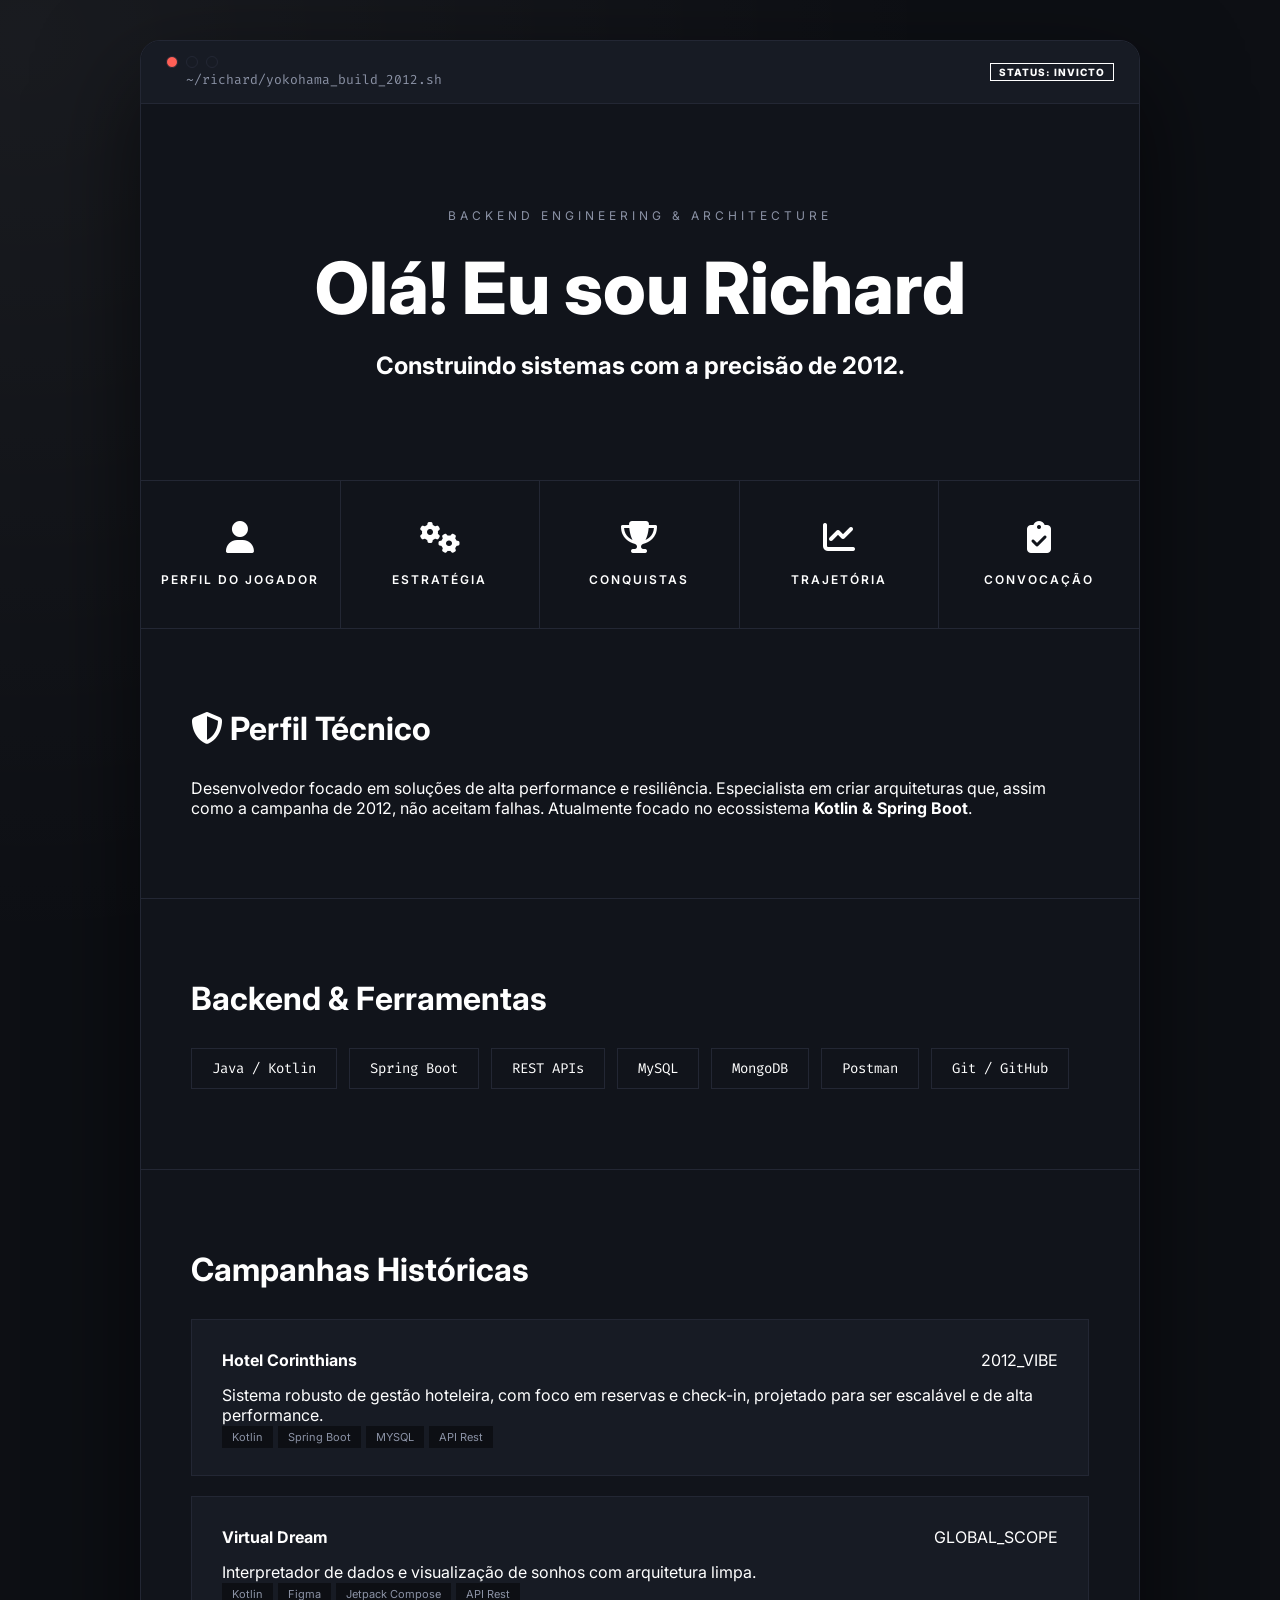
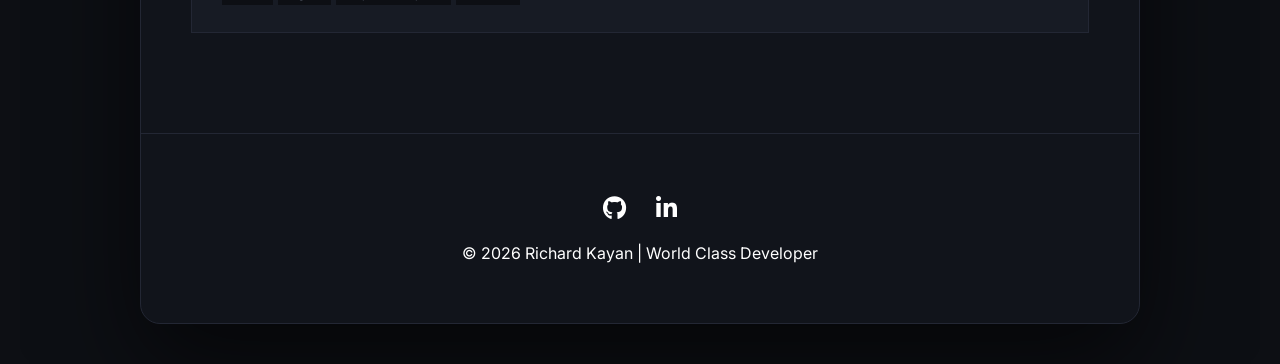
==== Index.html @ fdbeb6d9 "Adicionando novos links" ====
<!DOCTYPE html>
<html lang="pt-BR">
<head>
  <meta charset="UTF-8" />
  <meta name="viewport" content="width=device-width, initial-scale=1.0"/>
  <title>Richard Kayan | Invicto.dev</title>
  <link rel="stylesheet" href="https://cdnjs.cloudflare.com/ajax/libs/font-awesome/6.5.2/css/all.min.css" />
  <link rel="stylesheet" href="style.css" />
</head>
<body>

  <main class="container">
    <section class="window">
      
      <div class="top-bar">
        <div class="left">
          <div class="controls">
            <span class="dot close"></span>
            <span class="dot minimize"></span>
            <span class="dot expand"></span>
          </div>
          <span class="file-path">~/richard/yokohama_build_2012.sh</span>
        </div>
        <div class="status-badge">STATUS: INVICTO</div>
      </div>

      <section class="hero">
        <small>Backend Engineering & Architecture</small>
        <h1>Olá! Eu sou <span>Richard</span></h1>
        <h2>Construindo sistemas com a precisão de 2012.</h2>
      </section>

      <nav class="menu">

 <a href="assets/curriculo.pdf" class="menu-card" target="_blank">
  <i class="fa-solid fa-user"></i>
  <span>Perfil do Jogador</span>
</a>

<a href="#skills" class="menu-card">
  <i class="fa-solid fa-gears"></i>
  <span>Estratégia</span>
</a>

<a href="#projects" class="menu-card">
  <i class="fa-solid fa-trophy"></i>
  <span>Conquistas</span>
</a>

<a href="#experience" class="menu-card">
  <i class="fa-solid fa-chart-line"></i>
  <span>Trajetória</span>
</a>

<a href="https://wa.me/5511999999999" class="menu-card" target="_blank">
  <i class="fa-solid fa-clipboard-check"></i>
  <span>Convocação</span>
</a>
</nav>
      <section id="about" class="content-section">
        <h3><i class="fa-solid fa-shield-halved"></i> Perfil Técnico</h3>
        <p>
          Desenvolvedor focado em soluções de alta performance e resiliência. 
          Especialista em criar arquiteturas que, assim como a campanha de 2012, 
          não aceitam falhas. Atualmente focado no ecossistema <strong>Kotlin & Spring Boot</strong>.
        </p>
      </section>

      <section id="skills" class="content-section">
  <h3>Backend & Ferramentas</h3>

  <div class="skills-grid">
    <div class="skill">Java / Kotlin</div>
    <div class="skill">Spring Boot</div>
    <div class="skill">REST APIs</div>
    <div class="skill">MySQL</div>
    <div class="skill">MongoDB</div>
    <div class="skill">Postman</div>
    <div class="skill">Git / GitHub</div>
  </div>
</section>

      <section id="projects" class="content-section">
        <h3>Campanhas Históricas</h3>
        
        <div class="project-card">
          <div class="project-header">
            <h4>Hotel Corinthians</h4>
            <span class="year">2012_VIBE</span>
          </div>
          <p>Sistema robusto de gestão hoteleira, com foco em reservas e check-in, projetado para ser escalável e de alta performance.</p>
          <div class="project-tech">
           <span>Kotlin</span><span>Spring Boot</span><span>MYSQL</span><span>API Rest</span>
          </div>
        </div>

        <div class="project-card">
          <div class="project-header">
            <h4>Virtual Dream</h4>
            <span class="year">GLOBAL_SCOPE</span>
          </div>
          <p>Interpretador de dados e visualização de sonhos com arquitetura limpa.</p>
          <div class="project-tech">
            <span>Kotlin</span><span>Figma</span><span>Jetpack Compose</span><span>API Rest</span>
          </div>
        </div>
      </section>

      <footer>
  <div class="social-icons">
    <a href="https://github.com/Kayansouza" target="_blank" rel="noopener noreferrer">
      <i class="fa-brands fa-github"></i>
    </a>

    <a href="https://www.linkedin.com/in/richard-kayan" target="_blank" rel="noopener noreferrer">
      <i class="fa-brands fa-linkedin-in"></i>
    </a>
  </div>

  <p>© 2026 Richard Kayan | World Class Developer</p>
</footer>
    </section>
  </main>

</body>
</html>
---- style.css ----
@import url('https://fonts.googleapis.com/css2?family=Inter:wght@300;400;600;800&family=Fira+Code&display=swap');

:root {
  --bg-main: #0d0f14;
  --window-bg: #11141b;
  --top-bar: #171b24;
  --border: #232734;
  --accent-white: #ffffff;
  --gray-text: #8b92a5;
}

/* RESET */
* {
  margin: 0;
  padding: 0;
  box-sizing: border-box;
}

/* BODY */
body {
  background: var(--bg-main);
  color: var(--accent-white);
  font-family: 'Inter', sans-serif;
  display: flex;
  justify-content: center;
  padding: 40px 20px;

  background-image: radial-gradient(
    circle at 2% 2%,
    rgba(255,255,255,0.05) 0%,
    transparent 40%
  );
}

.container {
  width: 100%;
  max-width: 1000px;
}

/* WINDOW */
.window {
  background: var(--window-bg);
  border: 1px solid var(--border);
  border-radius: 20px;
  overflow: hidden;
  box-shadow: 0 40px 100px rgba(0,0,0,0.6);
}

/* TOP BAR */
.top-bar {
  background: var(--top-bar);
  padding: 15px 25px;
  display: flex;
  justify-content: space-between;
  align-items: center;
  border-bottom: 1px solid var(--border);
}

.controls {
  display: flex;
  gap: 8px;
}

.dot {
  width: 12px;
  height: 12px;
  border-radius: 50%;
  border: 1px solid var(--border);
}

.close {
  background: #ff5f56;
}

.file-path {
  font-family: 'Fira Code', monospace;
  font-size: 13px;
  color: var(--gray-text);
  margin-left: 20px;
}

.status-badge {
  font-size: 10px;
  font-weight: 800;
  border: 1px solid #fff;
  padding: 2px 8px;
  letter-spacing: 1px;
}

/* HERO */
.hero {
  padding: 100px 40px;
  text-align: center;
  border-bottom: 1px solid var(--border);
}

.hero small {
  color: var(--gray-text);
  text-transform: uppercase;
  letter-spacing: 4px;
  font-size: 12px;
}

.hero h1 {
  font-size: clamp(40px, 8vw, 72px);
  font-weight: 800;
  margin: 20px 0;
}

.hero h1 span {
  position: relative;
  display: inline-block;
}

.hero h1 span::after {
  content: '';
  position: absolute;
  bottom: 5px;
  left: 0;
  width: 100%;
  height: 8px;
  background: var(--accent-white);
  z-index: -1;
  opacity: 0.2;
}

/* MENU */
.menu {
  display: grid;
  grid-template-columns: repeat(auto-fit, minmax(150px, 1fr));
  border-bottom: 1px solid var(--border);
}

.menu-card {
  padding: 40px 20px;
  text-align: center;
  text-decoration: none;
  color: var(--accent-white);
  border-right: 1px solid var(--border);
  transition: 0.4s;
  position: relative;
  overflow: hidden;
}

.menu-card:last-child {
  border-right: none;
}

/* HOVER MODERNO */
.menu-card:hover {
  background: rgba(255,255,255,0.05);
  transform: translateY(-5px);
}

/* underline animation */
.menu-card::after {
  content: '';
  position: absolute;
  bottom: 0;
  left: 0;
  width: 0%;
  height: 2px;
  background: #fff;
  transition: 0.4s;
}

.menu-card:hover::after {
  width: 100%;
}

.menu-card i {
  font-size: 32px;
  margin-bottom: 15px;
  display: block;
}

.menu-card span {
  text-transform: uppercase;
  font-size: 12px;
  font-weight: 600;
  letter-spacing: 2px;
}

/* CONTENT */
.content-section {
  padding: 80px 50px;
  border-bottom: 1px solid var(--border);
}

.content-section h3 {
  font-size: 32px;
  margin-bottom: 30px;
}

/* SKILLS */
.skills-grid {
  display: flex;
  flex-wrap: wrap;
  gap: 12px;
}

.skill {
  padding: 10px 20px;
  border: 1px solid var(--border);
  font-family: 'Fira Code', monospace;
  font-size: 14px;
}

/* PROJECTS */
.project-card {
  background: #171b24;
  padding: 30px;
  border: 1px solid var(--border);
  margin-bottom: 20px;
  transition: 0.3s;
}

.project-card:hover {
  border-color: var(--accent-white);
  transform: scale(1.01);
}

.project-header {
  display: flex;
  justify-content: space-between;
  margin-bottom: 15px;
}

.project-tech span {
  font-size: 11px;
  background: var(--bg-main);
  padding: 4px 10px;
  margin-right: 5px;
  color: var(--gray-text);
}

/* FOOTER */
footer {
  padding: 60px;
  text-align: center;
}

.social-icons {
  display: flex;
  justify-content: center;
  gap: 30px;
  margin-bottom: 20px;
}

.social-icons a {
  color: var(--accent-white);
  font-size: 24px;
  transition: 0.3s;
}

.social-icons a:hover {
  opacity: 0.5;
}

/* RESPONSIVO */
@media (max-width: 768px) {
  .menu {
    grid-template-columns: 1fr 1fr;
  }

  .content-section {
    padding: 40px 20px;
  }
}
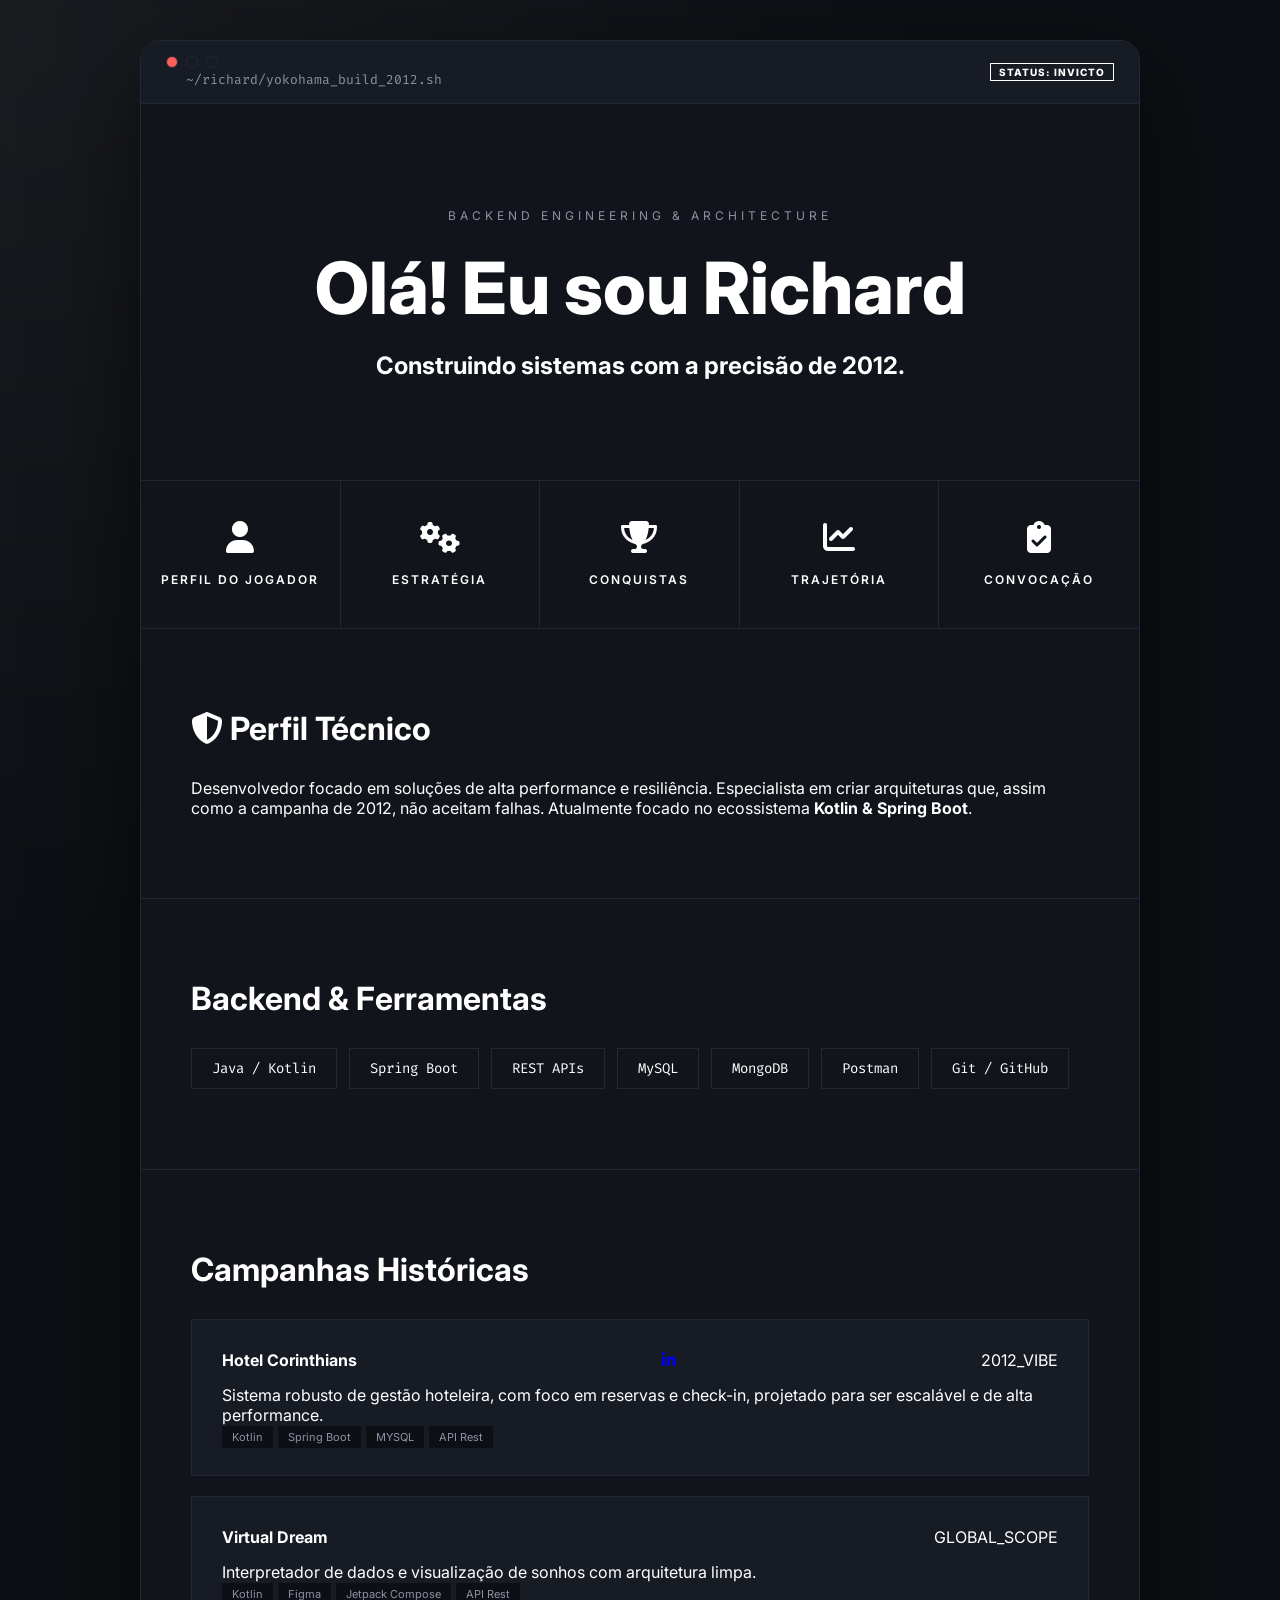
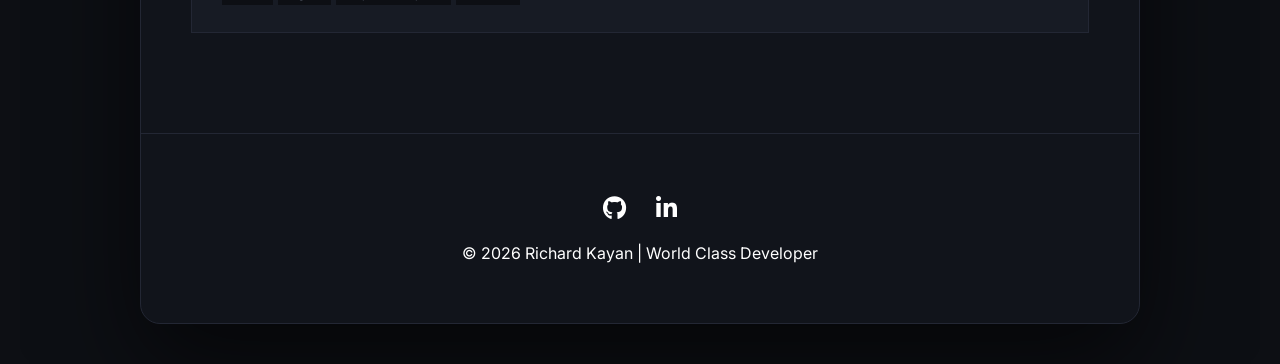
==== commit c34b9d49: "Link" ====
--- a/Index.html
+++ b/Index.html
@@ -86,6 +86,9 @@
         <div class="project-card">
           <div class="project-header">
             <h4>Hotel Corinthians</h4>
+            <a href="https://github.com/Kayansouza/Hotel_Corinthians" target="_blank" rel="noopener noreferrer">
+      <i class="fa-brands fa-linkedin-in"></i>
+    </a>
             <span class="year">2012_VIBE</span>
           </div>
           <p>Sistema robusto de gestão hoteleira, com foco em reservas e check-in, projetado para ser escalável e de alta performance.</p>
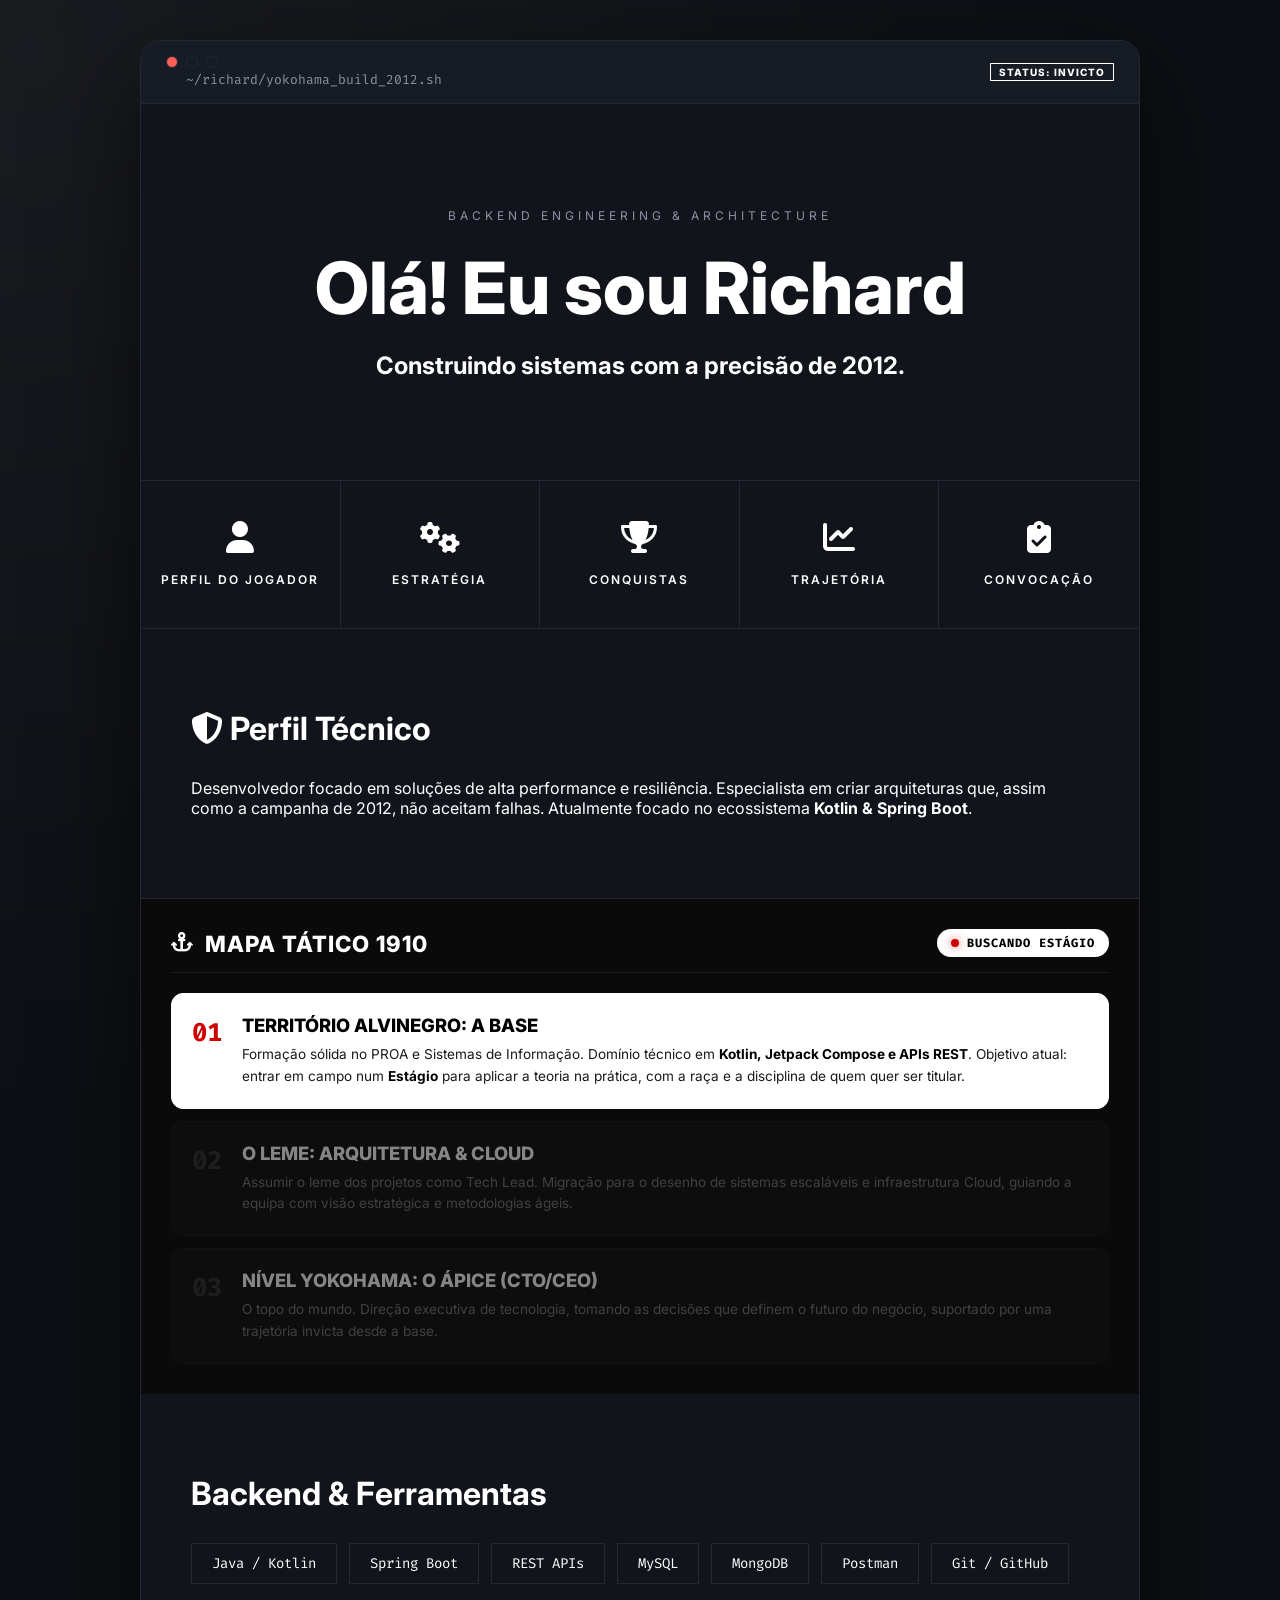
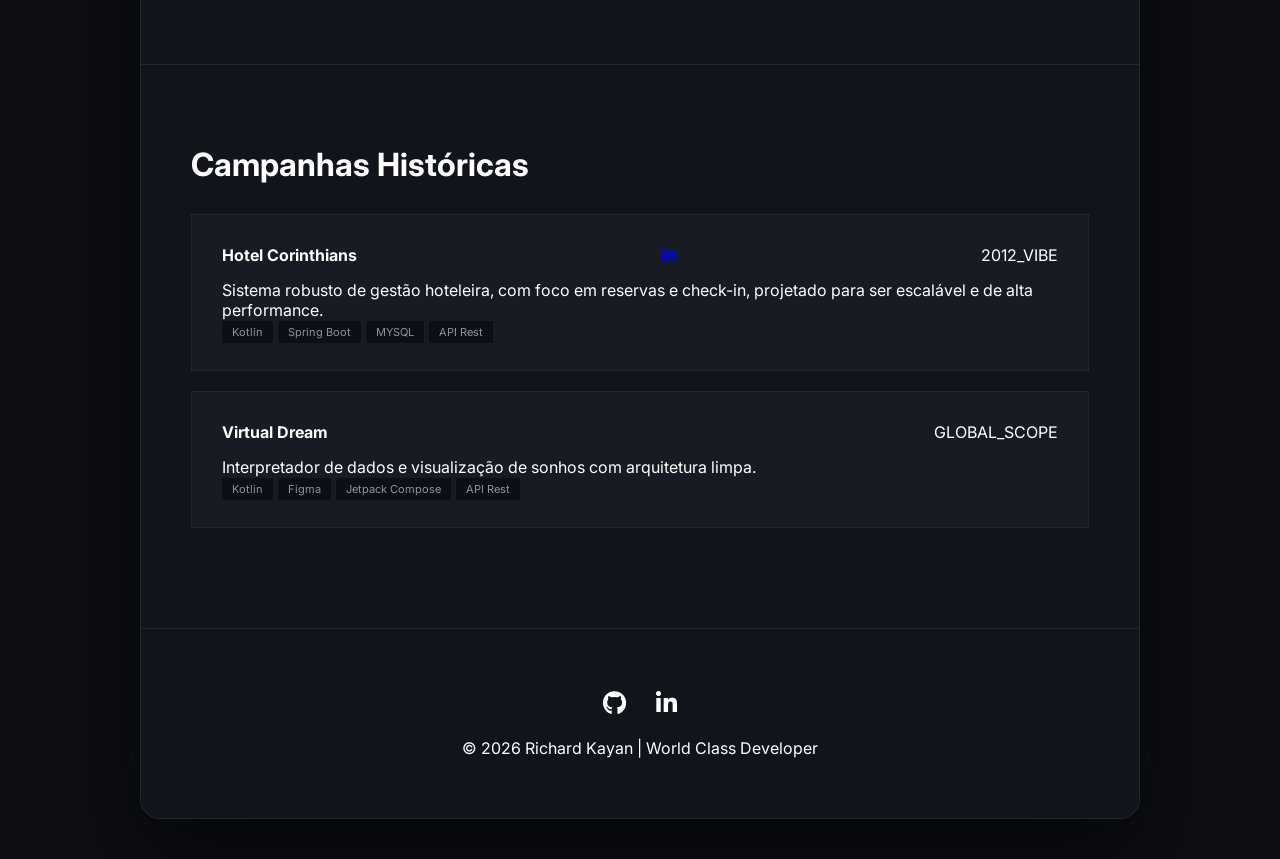
==== commit b9a96c59: "Loading my future" ====
--- a/Index.html
+++ b/Index.html
@@ -65,7 +65,46 @@
           não aceitam falhas. Atualmente focado no ecossistema <strong>Kotlin & Spring Boot</strong>.
         </p>
       </section>
+<section class="grid-item card-roadmap-timao">
+  
+  <div class="roadmap-header">
+    <div class="title-area">
+      <i class="fa-solid fa-anchor"></i>
+      <h3>Mapa Tático 1910</h3>
+    </div>
+    <div class="status-badge-fiel">
+      <span class="raca-dot"></span> BUSCANDO ESTÁGIO
+    </div>
+  </div>
 
+  <div class="roadmap-blocks">
+    
+    <div class="step-block active">
+      <div class="step-number">01</div>
+      <div class="step-info">
+        <h4>Território Alvinegro: A Base</h4>
+        <p>Formação sólida no PROA e Sistemas de Informação. Domínio técnico em <strong>Kotlin, Jetpack Compose e APIs REST</strong>. Objetivo atual: entrar em campo num <strong>Estágio</strong> para aplicar a teoria na prática, com a raça e a disciplina de quem quer ser titular.</p>
+      </div>
+    </div>
+
+    <div class="step-block">
+      <div class="step-number">02</div>
+      <div class="step-info">
+        <h4>O Leme: Arquitetura & Cloud</h4>
+        <p>Assumir o leme dos projetos como Tech Lead. Migração para o desenho de sistemas escaláveis e infraestrutura Cloud, guiando a equipa com visão estratégica e metodologias ágeis.</p>
+      </div>
+    </div>
+
+    <div class="step-block">
+      <div class="step-number">03</div>
+      <div class="step-info">
+        <h4>Nível Yokohama: O Ápice (CTO/CEO)</h4>
+        <p>O topo do mundo. Direção executiva de tecnologia, tomando as decisões que definem o futuro do negócio, suportado por uma trajetória invicta desde a base.</p>
+      </div>
+    </div>
+
+  </div>
+</section>
       <section id="skills" class="content-section">
   <h3>Backend & Ferramentas</h3>
 
--- a/style.css
+++ b/style.css
@@ -266,4 +266,156 @@
   .content-section {
     padding: 40px 20px;
   }
+}
+/* ========================================= */
+/* MAPA TÁTICO: IDENTIDADE TIMÃO             */
+/* ========================================= */
+
+.card-roadmap-timao {
+  grid-column: span 2;
+  grid-row: span 2;
+  display: flex;
+  flex-direction: column;
+  gap: 20px;
+  background: #0a0a0a; /* Preto mais profundo */
+  padding: 30px;
+}
+
+/* Cabeçalho do Card */
+.roadmap-header {
+  display: flex;
+  justify-content: space-between;
+  align-items: center;
+  border-bottom: 1px solid #1a1a1a;
+  padding-bottom: 15px;
+}
+
+.title-area {
+  display: flex;
+  align-items: center;
+  gap: 12px;
+  color: #ffffff;
+}
+
+.title-area i {
+  font-size: 1.2rem;
+  color: #ffffff;
+}
+
+.title-area h3 {
+  font-size: 1.4rem;
+  font-weight: 800;
+  margin: 0;
+  text-transform: uppercase;
+  letter-spacing: 1px;
+}
+
+/* Badge Fiel ao Código */
+.status-badge-fiel {
+  display: flex;
+  align-items: center;
+  gap: 8px;
+  font-family: 'Fira Code', monospace;
+  font-size: 0.75rem;
+  font-weight: 800;
+  background: #ffffff;
+  color: #000000;
+  padding: 6px 14px;
+  border-radius: 99px;
+  letter-spacing: 1px;
+}
+
+/* Ponto Vermelho de Destaque (Gaviões/Raça) */
+.raca-dot {
+  width: 8px;
+  height: 8px;
+  background-color: #cf0000;
+  border-radius: 50%;
+  box-shadow: 0 0 10px rgba(207, 0, 0, 0.6);
+  animation: heartbeat 1.5s infinite;
+}
+
+@keyframes heartbeat {
+  0%, 100% { transform: scale(1); opacity: 1; }
+  50% { transform: scale(1.3); opacity: 0.8; }
+}
+
+/* Blocos de Passos */
+.roadmap-blocks {
+  display: flex;
+  flex-direction: column;
+  gap: 12px;
+  flex-grow: 1;
+}
+
+.step-block {
+  display: flex;
+  gap: 20px;
+  background: #111111;
+  border: 1px solid #1a1a1a;
+  border-radius: 12px;
+  padding: 20px;
+  transition: all 0.3s ease;
+  opacity: 0.5;
+}
+
+.step-block:hover {
+  opacity: 1;
+  border-color: #333333;
+}
+
+/* Fase 1: Em Destaque (Onde a mágica acontece) */
+.step-block.active {
+  background: #ffffff;
+  color: #000000;
+  opacity: 1;
+  border-color: #ffffff;
+}
+
+.step-number {
+  font-family: 'Fira Code', monospace;
+  font-size: 1.6rem;
+  font-weight: 900;
+  color: #333333;
+  padding-top: 2px;
+}
+
+.step-block.active .step-number {
+  color: #cf0000; /* O número ganha o sangue no olho no passo atual */
+}
+
+.step-info h4 {
+  font-size: 1.15rem;
+  margin-bottom: 8px;
+  font-weight: 800;
+  text-transform: uppercase;
+}
+
+.step-info p {
+  font-size: 0.85rem;
+  line-height: 1.6;
+  color: #777777;
+}
+
+.step-block.active .step-info p {
+  color: #1a1a1a;
+}
+
+.step-block.active .step-info strong {
+  color: #000000;
+}
+
+@media (max-width: 600px) {
+  .card-roadmap-timao {
+    grid-column: span 1;
+  }
+  .roadmap-header {
+    flex-direction: column;
+    align-items: flex-start;
+    gap: 15px;
+  }
+  .step-block {
+    flex-direction: column;
+    gap: 10px;
+  }
 }
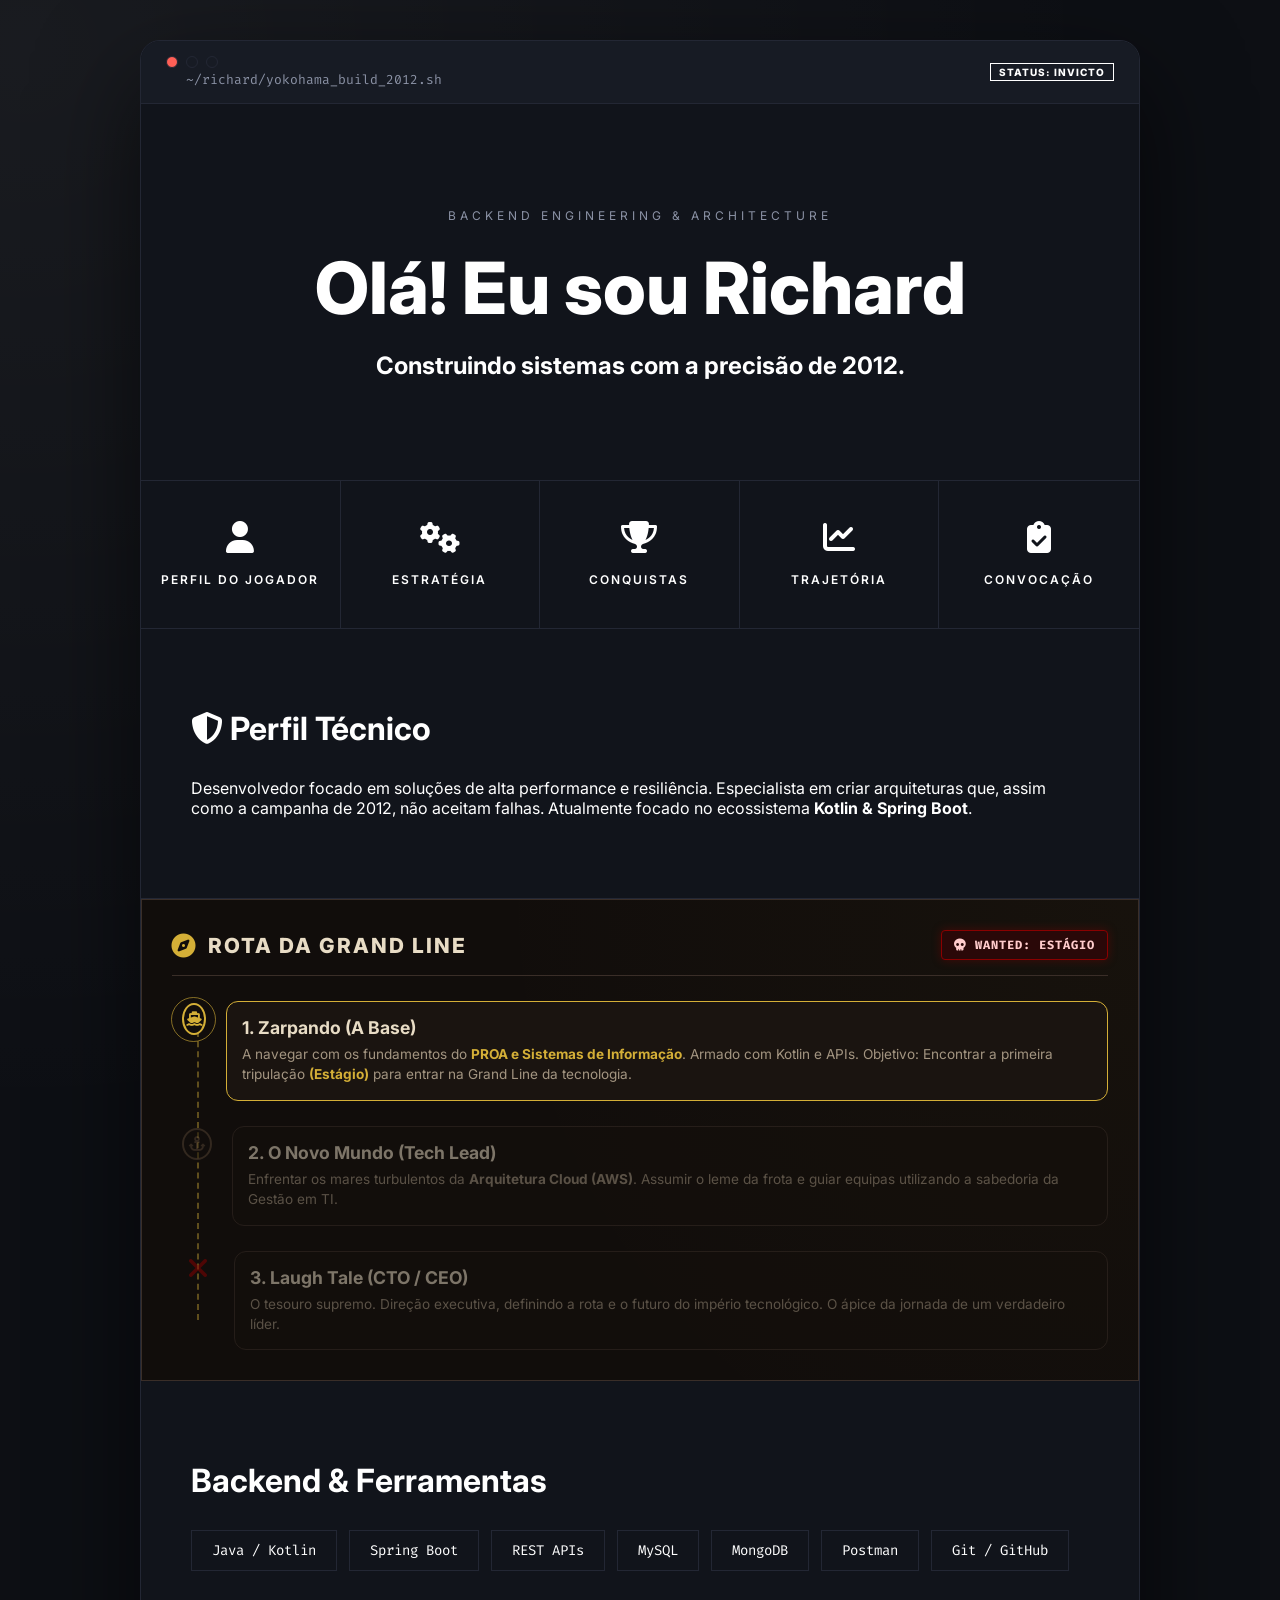
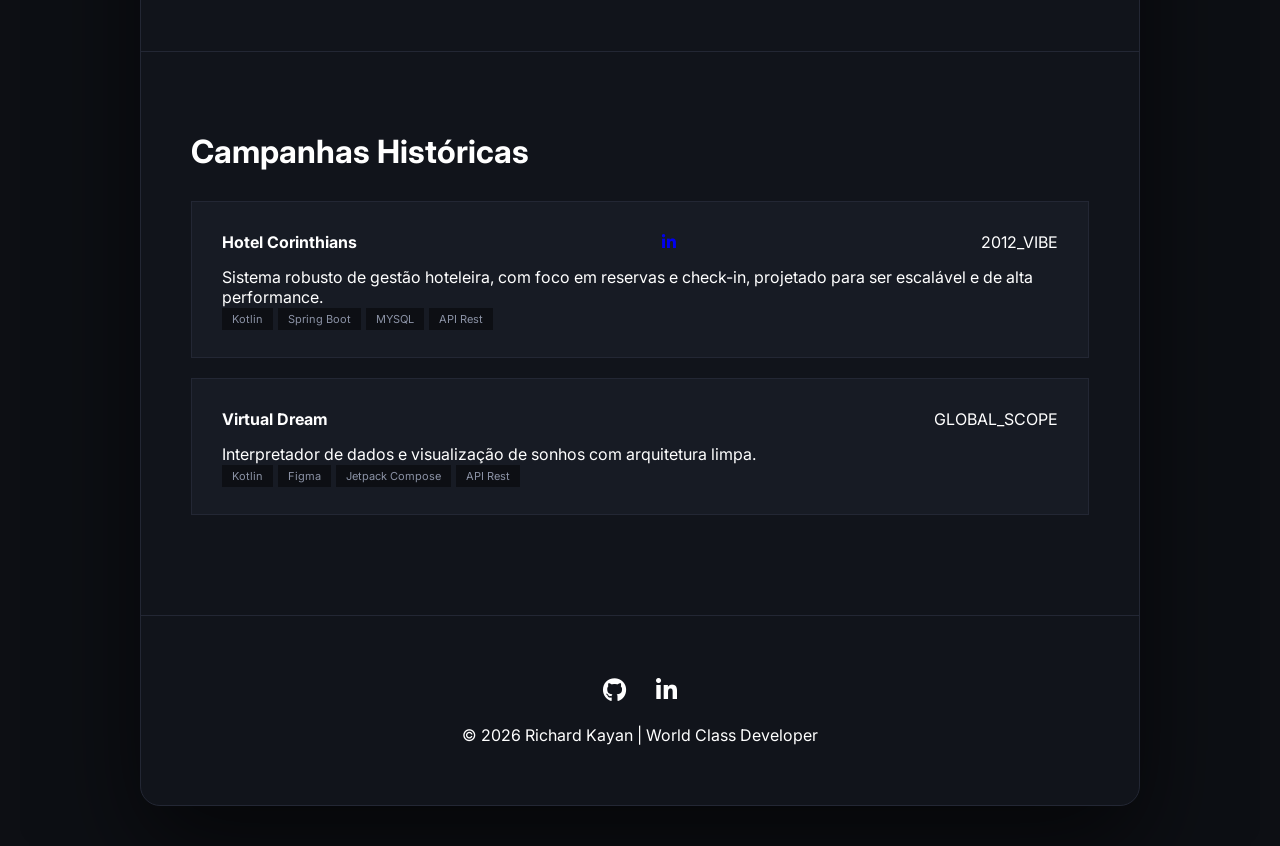
==== commit b63ee60b: "Grand line" ====
--- a/Index.html
+++ b/Index.html
@@ -65,41 +65,46 @@
           não aceitam falhas. Atualmente focado no ecossistema <strong>Kotlin & Spring Boot</strong>.
         </p>
       </section>
-<section class="grid-item card-roadmap-timao">
+<section class="grid-item card-op-roadmap">
   
-  <div class="roadmap-header">
-    <div class="title-area">
-      <i class="fa-solid fa-anchor"></i>
-      <h3>Mapa Tático 1910</h3>
+  <div class="op-header">
+    <div class="op-title">
+      <i class="fa-solid fa-compass"></i>
+      <h3>Rota da Grand Line</h3>
     </div>
-    <div class="status-badge-fiel">
-      <span class="raca-dot"></span> BUSCANDO ESTÁGIO
+    <div class="op-bounty-badge">
+      <i class="fa-solid fa-skull"></i> WANTED: ESTÁGIO
     </div>
   </div>
 
-  <div class="roadmap-blocks">
+  <div class="op-map-area">
     
-    <div class="step-block active">
-      <div class="step-number">01</div>
-      <div class="step-info">
-        <h4>Território Alvinegro: A Base</h4>
-        <p>Formação sólida no PROA e Sistemas de Informação. Domínio técnico em <strong>Kotlin, Jetpack Compose e APIs REST</strong>. Objetivo atual: entrar em campo num <strong>Estágio</strong> para aplicar a teoria na prática, com a raça e a disciplina de quem quer ser titular.</p>
+    <div class="op-dashed-path"></div>
+
+    <div class="op-island active">
+      <div class="island-marker">
+        <div class="pulse-gold"></div>
+        <i class="fa-solid fa-ship"></i>
+      </div>
+      <div class="island-info">
+        <h4>1. Zarpando (A Base)</h4>
+        <p>A navegar com os fundamentos do <strong>PROA e Sistemas de Informação</strong>. Armado com Kotlin e APIs. Objetivo: Encontrar a primeira tripulação <strong>(Estágio)</strong> para entrar na Grand Line da tecnologia.</p>
       </div>
     </div>
 
-    <div class="step-block">
-      <div class="step-number">02</div>
-      <div class="step-info">
-        <h4>O Leme: Arquitetura & Cloud</h4>
-        <p>Assumir o leme dos projetos como Tech Lead. Migração para o desenho de sistemas escaláveis e infraestrutura Cloud, guiando a equipa com visão estratégica e metodologias ágeis.</p>
+    <div class="op-island">
+      <div class="island-marker empty"><i class="fa-solid fa-anchor"></i></div>
+      <div class="island-info">
+        <h4>2. O Novo Mundo (Tech Lead)</h4>
+        <p>Enfrentar os mares turbulentos da <strong>Arquitetura Cloud (AWS)</strong>. Assumir o leme da frota e guiar equipas utilizando a sabedoria da Gestão em TI.</p>
       </div>
     </div>
 
-    <div class="step-block">
-      <div class="step-number">03</div>
-      <div class="step-info">
-        <h4>Nível Yokohama: O Ápice (CTO/CEO)</h4>
-        <p>O topo do mundo. Direção executiva de tecnologia, tomando as decisões que definem o futuro do negócio, suportado por uma trajetória invicta desde a base.</p>
+    <div class="op-island final">
+      <div class="island-marker treasure"><i class="fa-solid fa-xmark"></i></div>
+      <div class="island-info">
+        <h4>3. Laugh Tale (CTO / CEO)</h4>
+        <p>O tesouro supremo. Direção executiva, definindo a rota e o futuro do império tecnológico. O ápice da jornada de um verdadeiro líder.</p>
       </div>
     </div>
 
--- a/style.css
+++ b/style.css
@@ -268,154 +268,203 @@
   }
 }
 /* ========================================= */
-/* MAPA TÁTICO: IDENTIDADE TIMÃO             */
+/* MAPA DE CARREIRA: ONE PIECE THEME         */
 /* ========================================= */
 
-.card-roadmap-timao {
+.card-op-roadmap {
   grid-column: span 2;
   grid-row: span 2;
   display: flex;
   flex-direction: column;
-  gap: 20px;
-  background: #0a0a0a; /* Preto mais profundo */
+  background: #110d0b; /* Fundo escuro com tom subtil de madeira/pergaminho */
+  border: 1px solid #3a2e28;
   padding: 30px;
-}
-
-/* Cabeçalho do Card */
-.roadmap-header {
+  position: relative;
+  overflow: hidden;
+}
+
+/* Efeito de mapa antigo de fundo (Opcional) */
+.card-op-roadmap::after {
+  content: '';
+  position: absolute;
+  top: 0; left: 0; right: 0; bottom: 0;
+  background-image: radial-gradient(circle at top right, rgba(212, 175, 55, 0.03), transparent 60%);
+  pointer-events: none;
+}
+
+/* Cabeçalho - Log Pose */
+.op-header {
   display: flex;
   justify-content: space-between;
   align-items: center;
-  border-bottom: 1px solid #1a1a1a;
+  border-bottom: 1px solid #3a2e28;
   padding-bottom: 15px;
-}
-
-.title-area {
+  margin-bottom: 25px;
+  z-index: 2;
+}
+
+.op-title {
   display: flex;
   align-items: center;
   gap: 12px;
-  color: #ffffff;
-}
-
-.title-area i {
-  font-size: 1.2rem;
-  color: #ffffff;
-}
-
-.title-area h3 {
-  font-size: 1.4rem;
+}
+
+.op-title i {
+  color: #d4af37; /* Ouro antigo */
+  font-size: 1.5rem;
+}
+
+.op-title h3 {
+  color: #e8dcc5;
+  font-size: 1.3rem;
   font-weight: 800;
+  text-transform: uppercase;
+  letter-spacing: 2px;
   margin: 0;
-  text-transform: uppercase;
-  letter-spacing: 1px;
-}
-
-/* Badge Fiel ao Código */
-.status-badge-fiel {
+}
+
+/* Cartaz Wanted (Procura-se Estágio) */
+.op-bounty-badge {
   display: flex;
   align-items: center;
   gap: 8px;
+  background: #2a0808; /* Fundo vermelho escuro */
+  border: 1px solid #8b0000;
+  color: #ffcccc;
   font-family: 'Fira Code', monospace;
   font-size: 0.75rem;
   font-weight: 800;
-  background: #ffffff;
-  color: #000000;
-  padding: 6px 14px;
-  border-radius: 99px;
+  padding: 6px 12px;
+  border-radius: 4px;
   letter-spacing: 1px;
-}
-
-/* Ponto Vermelho de Destaque (Gaviões/Raça) */
-.raca-dot {
-  width: 8px;
-  height: 8px;
-  background-color: #cf0000;
+  box-shadow: 0 0 10px rgba(139, 0, 0, 0.4);
+  animation: wanted-pulse 2s infinite;
+}
+
+@keyframes wanted-pulse {
+  0%, 100% { transform: scale(1); }
+  50% { transform: scale(1.05); border-color: #ff0000; }
+}
+
+/* Área do Mapa do Tesouro */
+.op-map-area {
+  position: relative;
+  display: flex;
+  flex-direction: column;
+  gap: 25px;
+  padding-left: 10px;
+  z-index: 2;
+}
+
+/* O Caminho Tracejado (Rota no Mapa) */
+.op-dashed-path {
+  position: absolute;
+  left: 25px;
+  top: 20px;
+  bottom: 30px;
+  width: 2px;
+  border-left: 2px dashed rgba(212, 175, 55, 0.4); /* Linha tracejada dourada */
+  z-index: 1;
+}
+
+/* Ilhas (Passos da Carreira) */
+.op-island {
+  position: relative;
+  display: flex;
+  gap: 20px;
+  opacity: 0.5;
+  transition: all 0.3s ease;
+  z-index: 2;
+}
+
+.op-island.active {
+  opacity: 1;
+}
+
+.op-island:hover {
+  opacity: 1;
+  transform: translateX(5px);
+}
+
+/* Marcadores (Navio, Âncora, X) */
+.island-marker {
+  position: relative;
+  width: 32px;
+  height: 32px;
+  background: #110d0b;
+  border: 2px solid #d4af37;
   border-radius: 50%;
-  box-shadow: 0 0 10px rgba(207, 0, 0, 0.6);
-  animation: heartbeat 1.5s infinite;
-}
-
-@keyframes heartbeat {
-  0%, 100% { transform: scale(1); opacity: 1; }
-  50% { transform: scale(1.3); opacity: 0.8; }
-}
-
-/* Blocos de Passos */
-.roadmap-blocks {
-  display: flex;
-  flex-direction: column;
-  gap: 12px;
+  display: flex;
+  align-items: center;
+  justify-content: center;
+  color: #d4af37;
+  font-size: 0.9rem;
+  margin-top: 2px;
+}
+
+.island-marker.empty {
+  border-color: #554433;
+  color: #554433;
+}
+
+/* O 'X' marca o tesouro */
+.island-marker.treasure {
+  border: none;
+  background: transparent;
+  color: #8b0000; /* Vermelho sangue */
+  font-size: 1.8rem;
+}
+
+/* Efeito de Navio a navegar (Animação na fase atual) */
+.pulse-gold {
+  position: absolute;
+  width: 45px;
+  height: 45px;
+  border: 1px solid rgba(212, 175, 55, 0.6);
+  border-radius: 50%;
+  animation: sonar-gold 2s infinite;
+}
+
+@keyframes sonar-gold {
+  0% { transform: scale(0.8); opacity: 1; }
+  100% { transform: scale(1.5); opacity: 0; }
+}
+
+/* Textos da Viagem */
+.island-info {
+  background: rgba(20, 15, 12, 0.8);
+  border: 1px solid #3a2e28;
+  padding: 15px;
+  border-radius: 12px;
   flex-grow: 1;
-}
-
-.step-block {
-  display: flex;
-  gap: 20px;
-  background: #111111;
-  border: 1px solid #1a1a1a;
-  border-radius: 12px;
-  padding: 20px;
-  transition: all 0.3s ease;
-  opacity: 0.5;
-}
-
-.step-block:hover {
-  opacity: 1;
-  border-color: #333333;
-}
-
-/* Fase 1: Em Destaque (Onde a mágica acontece) */
-.step-block.active {
-  background: #ffffff;
-  color: #000000;
-  opacity: 1;
-  border-color: #ffffff;
-}
-
-.step-number {
-  font-family: 'Fira Code', monospace;
-  font-size: 1.6rem;
-  font-weight: 900;
-  color: #333333;
-  padding-top: 2px;
-}
-
-.step-block.active .step-number {
-  color: #cf0000; /* O número ganha o sangue no olho no passo atual */
-}
-
-.step-info h4 {
-  font-size: 1.15rem;
-  margin-bottom: 8px;
-  font-weight: 800;
-  text-transform: uppercase;
-}
-
-.step-info p {
+  transition: 0.3s;
+}
+
+.op-island.active .island-info {
+  border-color: #d4af37;
+  background: #1a1410;
+}
+
+.island-info h4 {
+  font-size: 1.1rem;
+  color: #e8dcc5;
+  margin-bottom: 6px;
+  font-weight: 700;
+}
+
+.island-info p {
   font-size: 0.85rem;
-  line-height: 1.6;
-  color: #777777;
-}
-
-.step-block.active .step-info p {
-  color: #1a1a1a;
-}
-
-.step-block.active .step-info strong {
-  color: #000000;
-}
-
+  color: #a39581;
+  line-height: 1.5;
+}
+
+.op-island.active .island-info p strong {
+  color: #d4af37;
+}
+
+/* Responsividade */
 @media (max-width: 600px) {
-  .card-roadmap-timao {
-    grid-column: span 1;
-  }
-  .roadmap-header {
-    flex-direction: column;
-    align-items: flex-start;
-    gap: 15px;
-  }
-  .step-block {
-    flex-direction: column;
-    gap: 10px;
-  }
+  .card-op-roadmap { grid-column: span 1; padding: 20px; }
+  .op-header { flex-direction: column; align-items: flex-start; gap: 15px; }
+  .op-dashed-path { left: 25px; }
 }
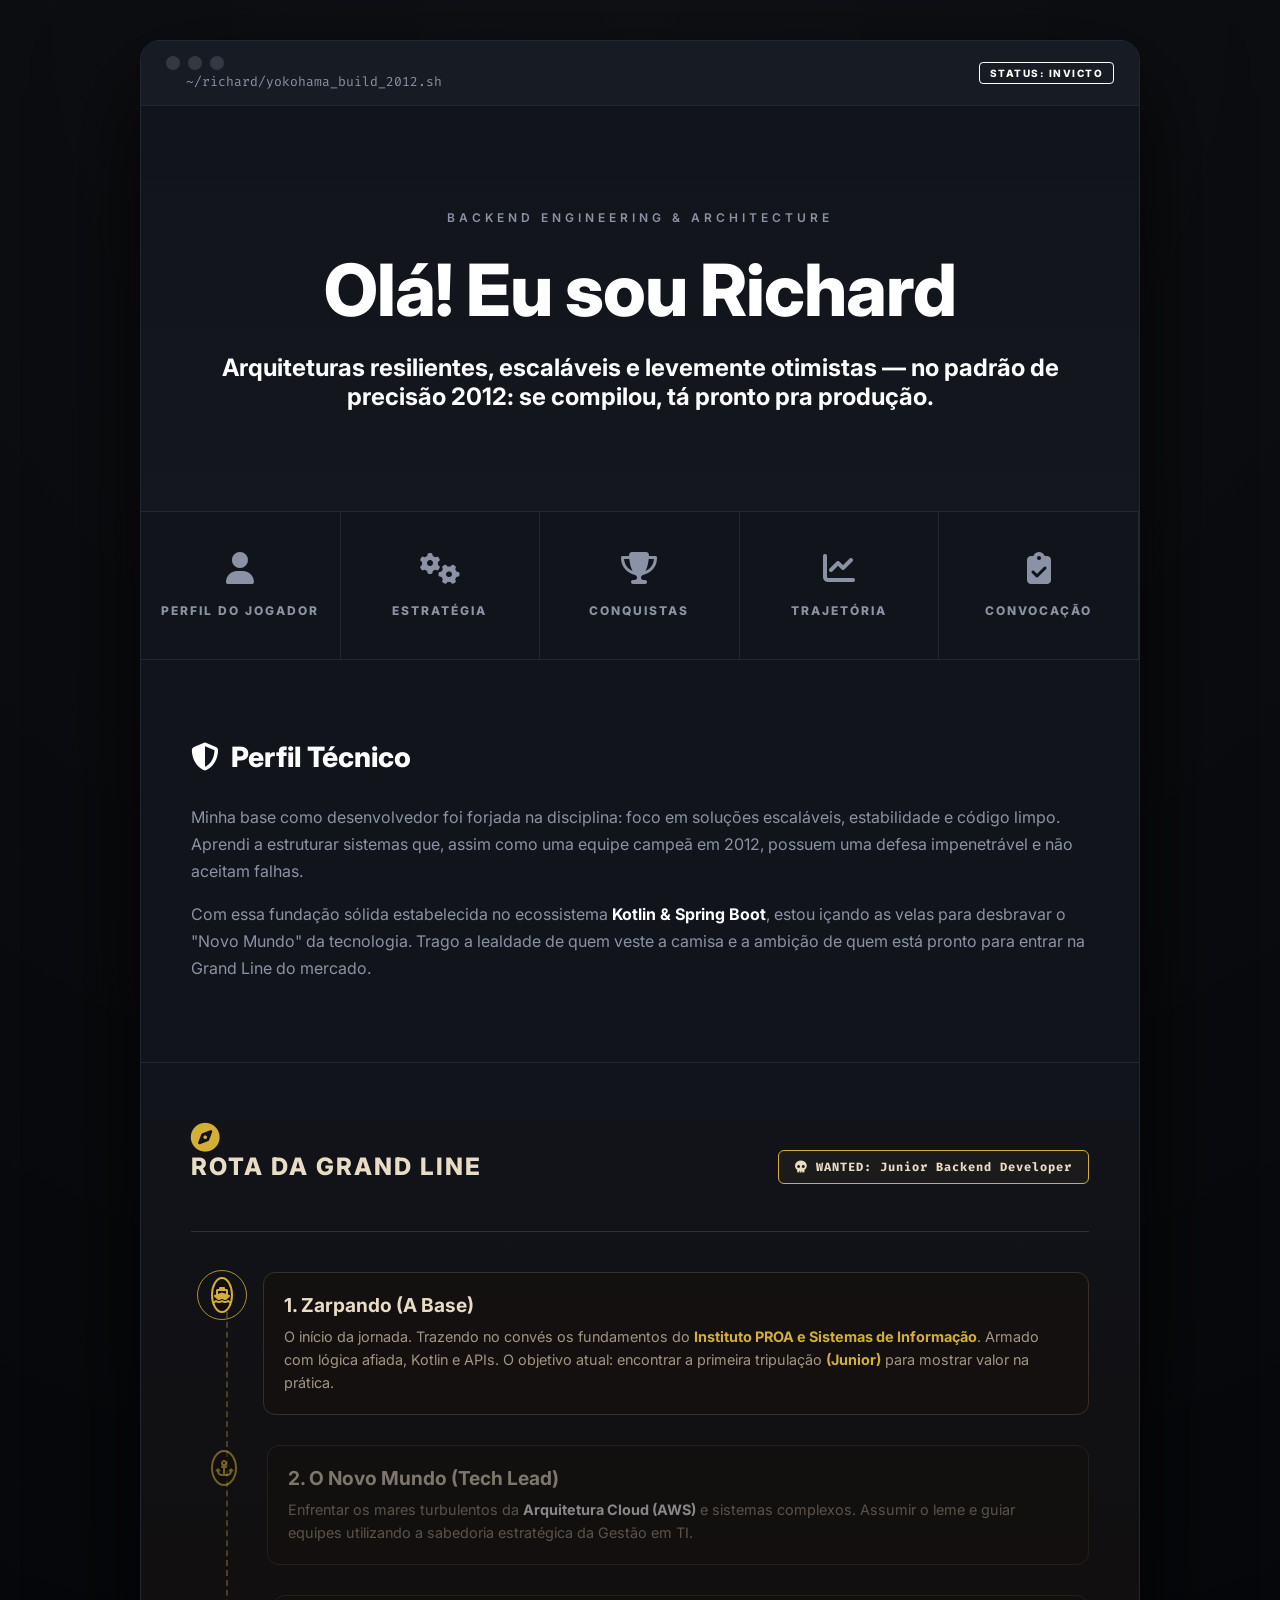
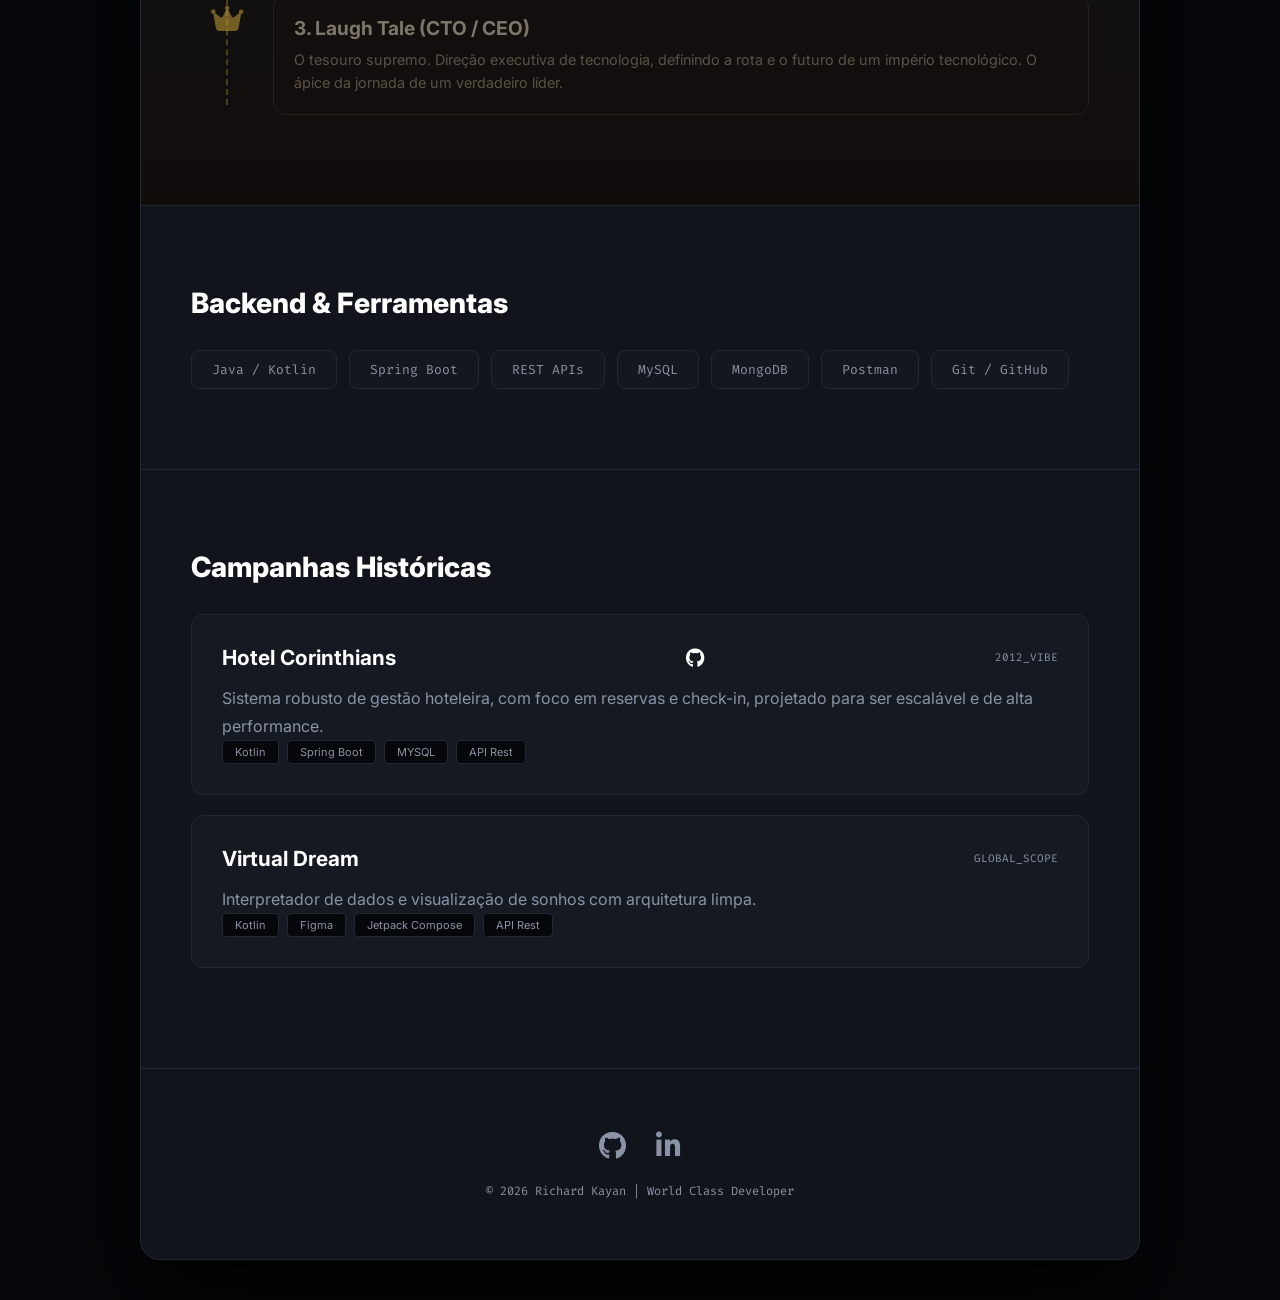
==== commit 6c24ca74: "navio pronto para zarpar rumo ao One Piece" ====
--- a/Index.html
+++ b/Index.html
@@ -27,102 +27,102 @@
       <section class="hero">
         <small>Backend Engineering & Architecture</small>
         <h1>Olá! Eu sou <span>Richard</span></h1>
-        <h2>Construindo sistemas com a precisão de 2012.</h2>
+        <h2>Arquiteturas resilientes, escaláveis e levemente otimistas — no padrão de precisão 2012: se compilou, tá pronto pra produção.</h2>
       </section>
 
       <nav class="menu">
+        <a href="assets/curriculo.pdf" class="menu-card" target="_blank">
+          <i class="fa-solid fa-user"></i>
+          <span>Perfil do Jogador</span>
+        </a>
+        <a href="#skills" class="menu-card">
+          <i class="fa-solid fa-gears"></i>
+          <span>Estratégia</span>
+        </a>
+        <a href="#projects" class="menu-card">
+          <i class="fa-solid fa-trophy"></i>
+          <span>Conquistas</span>
+        </a>
+        <a href="#experience" class="menu-card">
+          <i class="fa-solid fa-chart-line"></i>
+          <span>Trajetória</span>
+        </a>
+        <a href="https://wa.me/5511999999999" class="menu-card" target="_blank">
+          <i class="fa-solid fa-clipboard-check"></i>
+          <span>Convocação</span>
+        </a>
+      </nav>
 
- <a href="assets/curriculo.pdf" class="menu-card" target="_blank">
-  <i class="fa-solid fa-user"></i>
-  <span>Perfil do Jogador</span>
-</a>
-
-<a href="#skills" class="menu-card">
-  <i class="fa-solid fa-gears"></i>
-  <span>Estratégia</span>
-</a>
-
-<a href="#projects" class="menu-card">
-  <i class="fa-solid fa-trophy"></i>
-  <span>Conquistas</span>
-</a>
-
-<a href="#experience" class="menu-card">
-  <i class="fa-solid fa-chart-line"></i>
-  <span>Trajetória</span>
-</a>
-
-<a href="https://wa.me/5511999999999" class="menu-card" target="_blank">
-  <i class="fa-solid fa-clipboard-check"></i>
-  <span>Convocação</span>
-</a>
-</nav>
       <section id="about" class="content-section">
         <h3><i class="fa-solid fa-shield-halved"></i> Perfil Técnico</h3>
         <p>
-          Desenvolvedor focado em soluções de alta performance e resiliência. 
-          Especialista em criar arquiteturas que, assim como a campanha de 2012, 
-          não aceitam falhas. Atualmente focado no ecossistema <strong>Kotlin & Spring Boot</strong>.
+          Minha base como desenvolvedor foi forjada na disciplina: foco em soluções escaláveis, 
+          estabilidade e código limpo. Aprendi a estruturar sistemas que, assim como uma 
+          equipe campeã em 2012, possuem uma defesa impenetrável e não aceitam falhas. 
+        </p>
+        <p style="margin-top: 15px;">
+          Com essa fundação sólida estabelecida no ecossistema <strong>Kotlin & Spring Boot</strong>, 
+          estou içando as velas para desbravar o "Novo Mundo" da tecnologia. Trago a lealdade 
+          de quem veste a camisa e a ambição de quem está pronto para entrar na Grand Line do mercado.
         </p>
       </section>
-<section class="grid-item card-op-roadmap">
-  
-  <div class="op-header">
-    <div class="op-title">
-      <i class="fa-solid fa-compass"></i>
-      <h3>Rota da Grand Line</h3>
-    </div>
-    <div class="op-bounty-badge">
-      <i class="fa-solid fa-skull"></i> WANTED: ESTÁGIO
-    </div>
-  </div>
 
-  <div class="op-map-area">
-    
-    <div class="op-dashed-path"></div>
+      <section class="grid-item card-op-roadmap content-section" style="border-bottom: 1px solid #232734;">
+        <div class="op-header">
+          <div class="op-title">
+            <i class="fa-solid fa-compass"></i>
+            <h3>Rota da Grand Line</h3>
+          </div>
+          <div class="op-bounty-badge">
+            <i class="fa-solid fa-skull"></i> WANTED: Junior Backend Developer
+          </div>
+        </div>
 
-    <div class="op-island active">
-      <div class="island-marker">
-        <div class="pulse-gold"></div>
-        <i class="fa-solid fa-ship"></i>
-      </div>
+        <div class="op-map-area">
+          <div class="op-dashed-path"></div>
+
+          <div class="op-island active">
+            <div class="island-marker">
+              <div class="pulse-gold"></div>
+              <i class="fa-solid fa-ship"></i>
+            </div>
+            <div class="island-info">
+              <h4>1. Zarpando (A Base)</h4>
+              <p>O início da jornada. Trazendo no convés os fundamentos do <strong>Instituto PROA e Sistemas de Informação</strong>. Armado com lógica afiada, Kotlin e APIs. O objetivo atual: encontrar a primeira tripulação <strong>(Junior)</strong> para mostrar valor na prática.</p>
+            </div>
+          </div>
+
+          <div class="op-island">
+            <div class="island-marker empty"><i class="fa-solid fa-anchor"></i></div>
+            <div class="island-info">
+              <h4>2. O Novo Mundo (Tech Lead)</h4>
+              <p>Enfrentar os mares turbulentos da <strong>Arquitetura Cloud (AWS)</strong> e sistemas complexos. Assumir o leme e guiar equipes utilizando a sabedoria estratégica da Gestão em TI.</p>
+            </div>
+          </div>
+
+          <div class="op-island final">
+      <div class="island-marker treasure"><i class="fa-solid fa-crown"></i></div>
       <div class="island-info">
-        <h4>1. Zarpando (A Base)</h4>
-        <p>A navegar com os fundamentos do <strong>PROA e Sistemas de Informação</strong>. Armado com Kotlin e APIs. Objetivo: Encontrar a primeira tripulação <strong>(Estágio)</strong> para entrar na Grand Line da tecnologia.</p>
+        <h4>3. Laugh Tale (CTO / CEO)</h4>
+        <p>O tesouro supremo. Direção executiva de tecnologia, definindo a rota e o futuro de um império tecnológico. O ápice da jornada de um verdadeiro líder.</p>
       </div>
     </div>
 
-    <div class="op-island">
-      <div class="island-marker empty"><i class="fa-solid fa-anchor"></i></div>
-      <div class="island-info">
-        <h4>2. O Novo Mundo (Tech Lead)</h4>
-        <p>Enfrentar os mares turbulentos da <strong>Arquitetura Cloud (AWS)</strong>. Assumir o leme da frota e guiar equipas utilizando a sabedoria da Gestão em TI.</p>
-      </div>
-    </div>
+        </div>
+      </section>
 
-    <div class="op-island final">
-      <div class="island-marker treasure"><i class="fa-solid fa-xmark"></i></div>
-      <div class="island-info">
-        <h4>3. Laugh Tale (CTO / CEO)</h4>
-        <p>O tesouro supremo. Direção executiva, definindo a rota e o futuro do império tecnológico. O ápice da jornada de um verdadeiro líder.</p>
-      </div>
-    </div>
-
-  </div>
-</section>
       <section id="skills" class="content-section">
-  <h3>Backend & Ferramentas</h3>
-
-  <div class="skills-grid">
-    <div class="skill">Java / Kotlin</div>
-    <div class="skill">Spring Boot</div>
-    <div class="skill">REST APIs</div>
-    <div class="skill">MySQL</div>
-    <div class="skill">MongoDB</div>
-    <div class="skill">Postman</div>
-    <div class="skill">Git / GitHub</div>
-  </div>
-</section>
+        <h3>Backend & Ferramentas</h3>
+        <div class="skills-grid">
+          <div class="skill">Java / Kotlin</div>
+          <div class="skill">Spring Boot</div>
+          <div class="skill">REST APIs</div>
+          <div class="skill">MySQL</div>
+          <div class="skill">MongoDB</div>
+          <div class="skill">Postman</div>
+          <div class="skill">Git / GitHub</div>
+        </div>
+      </section>
 
       <section id="projects" class="content-section">
         <h3>Campanhas Históricas</h3>
@@ -130,14 +130,14 @@
         <div class="project-card">
           <div class="project-header">
             <h4>Hotel Corinthians</h4>
-            <a href="https://github.com/Kayansouza/Hotel_Corinthians" target="_blank" rel="noopener noreferrer">
-      <i class="fa-brands fa-linkedin-in"></i>
-    </a>
+            <a href="https://github.com/Kayansouza/Hotel_Corinthians" target="_blank" rel="noopener noreferrer" style="color: #ffffff;">
+              <i class="fa-brands fa-github"></i>
+            </a>
             <span class="year">2012_VIBE</span>
           </div>
           <p>Sistema robusto de gestão hoteleira, com foco em reservas e check-in, projetado para ser escalável e de alta performance.</p>
           <div class="project-tech">
-           <span>Kotlin</span><span>Spring Boot</span><span>MYSQL</span><span>API Rest</span>
+            <span>Kotlin</span><span>Spring Boot</span><span>MYSQL</span><span>API Rest</span>
           </div>
         </div>
 
@@ -154,18 +154,16 @@
       </section>
 
       <footer>
-  <div class="social-icons">
-    <a href="https://github.com/Kayansouza" target="_blank" rel="noopener noreferrer">
-      <i class="fa-brands fa-github"></i>
-    </a>
-
-    <a href="https://www.linkedin.com/in/richard-kayan" target="_blank" rel="noopener noreferrer">
-      <i class="fa-brands fa-linkedin-in"></i>
-    </a>
-  </div>
-
-  <p>© 2026 Richard Kayan | World Class Developer</p>
-</footer>
+        <div class="social-icons">
+          <a href="https://github.com/Kayansouza" target="_blank" rel="noopener noreferrer">
+            <i class="fa-brands fa-github"></i>
+          </a>
+          <a href="https://www.linkedin.com/in/richard-kayan" target="_blank" rel="noopener noreferrer">
+            <i class="fa-brands fa-linkedin-in"></i>
+          </a>
+        </div>
+        <p>© 2026 Richard Kayan | World Class Developer</p>
+      </footer>
     </section>
   </main>
 
--- a/style.css
+++ b/style.css
@@ -1,22 +1,39 @@
-@import url('https://fonts.googleapis.com/css2?family=Inter:wght@300;400;600;800&family=Fira+Code&display=swap');
+/* ========================================= */
+/* FONTES E VARIÁVEIS GLOBAIS                */
+/* ========================================= */
+@import url('https://fonts.googleapis.com/css2?family=Inter:wght@300;400;600;800&family=Fira+Code:wght@400;600&display=swap');
 
 :root {
-  --bg-main: #0d0f14;
+  /* Identidade 2012 (Alvinegro Técnico) */
+  --bg-main: #06070a;
   --window-bg: #11141b;
   --top-bar: #171b24;
   --border: #232734;
   --accent-white: #ffffff;
   --gray-text: #8b92a5;
-}
-
-/* RESET */
-* {
-  margin: 0;
-  padding: 0;
-  box-sizing: border-box;
-}
-
-/* BODY */
+  
+  /* Identidade One Piece (O Ápice) */
+  --op-gold: #d4af37;
+  --op-dark: #110d0b;
+  --op-blood: #8b0000;
+  
+  /* Animações Premium */
+  --transition-fast: all 0.2s ease;
+  --transition-smooth: all 0.4s cubic-bezier(0.23, 1, 0.32, 1);
+  --glow-white: 0 0 20px rgba(255, 255, 255, 0.15);
+  --glow-gold: 0 0 25px rgba(212, 175, 55, 0.4);
+}
+
+/* ========================================= */
+/* RESET E SCROLL                            */
+/* ========================================= */
+* { margin: 0; padding: 0; box-sizing: border-box; }
+html { scroll-behavior: smooth; }
+
+/* Seleção de texto personalizada */
+::selection { background: var(--accent-white); color: var(--bg-main); }
+
+/* BODY COM FUNDO INTERATIVO */
 body {
   background: var(--bg-main);
   color: var(--accent-white);
@@ -24,29 +41,29 @@
   display: flex;
   justify-content: center;
   padding: 40px 20px;
-
-  background-image: radial-gradient(
-    circle at 2% 2%,
-    rgba(255,255,255,0.05) 0%,
-    transparent 40%
-  );
-}
-
-.container {
-  width: 100%;
-  max-width: 1000px;
-}
-
-/* WINDOW */
+  background-image: radial-gradient(circle at 50% 0%, rgba(255,255,255,0.04) 0%, transparent 60%);
+}
+
+.container { width: 100%; max-width: 1000px; perspective: 1000px; }
+
+/* ========================================= */
+/* JANELA PRINCIPAL (EFEITO 3D SUTIL)        */
+/* ========================================= */
 .window {
   background: var(--window-bg);
   border: 1px solid var(--border);
   border-radius: 20px;
   overflow: hidden;
-  box-shadow: 0 40px 100px rgba(0,0,0,0.6);
-}
-
-/* TOP BAR */
+  box-shadow: 0 40px 100px rgba(0,0,0,0.8);
+  transition: var(--transition-smooth);
+}
+.window:hover {
+  box-shadow: 0 50px 120px rgba(0,0,0,0.9), 0 0 30px rgba(255,255,255,0.02);
+}
+
+/* ========================================= */
+/* TOP BAR E CONTROLES (ESTILO TERMINAL)     */
+/* ========================================= */
 .top-bar {
   background: var(--top-bar);
   padding: 15px 25px;
@@ -56,42 +73,54 @@
   border-bottom: 1px solid var(--border);
 }
 
-.controls {
-  display: flex;
-  gap: 8px;
-}
-
-.dot {
-  width: 12px;
-  height: 12px;
-  border-radius: 50%;
-  border: 1px solid var(--border);
-}
-
-.close {
-  background: #ff5f56;
-}
+.controls { display: flex; gap: 8px; cursor: pointer; }
+.dot { 
+  width: 14px; height: 14px; border-radius: 50%; 
+  border: 1px solid transparent; 
+  background: #333842;
+  transition: var(--transition-fast); 
+}
+.controls:hover .close { background: #ff5f56; box-shadow: 0 0 10px #ff5f56; }
+.controls:hover .minimize { background: #ffbd2e; box-shadow: 0 0 10px #ffbd2e; }
+.controls:hover .expand { background: #27c93f; box-shadow: 0 0 10px #27c93f; }
 
 .file-path {
   font-family: 'Fira Code', monospace;
   font-size: 13px;
   color: var(--gray-text);
   margin-left: 20px;
-}
+  transition: var(--transition-fast);
+}
+.file-path:hover { color: var(--accent-white); text-shadow: var(--glow-white); }
 
 .status-badge {
   font-size: 10px;
   font-weight: 800;
-  border: 1px solid #fff;
-  padding: 2px 8px;
-  letter-spacing: 1px;
-}
-
-/* HERO */
+  border: 1px solid var(--accent-white);
+  padding: 4px 10px;
+  letter-spacing: 1.5px;
+  border-radius: 4px;
+  background: transparent;
+  color: var(--accent-white);
+  transition: var(--transition-smooth);
+  cursor: default;
+}
+.status-badge:hover {
+  background: var(--accent-white);
+  color: var(--bg-main);
+  box-shadow: var(--glow-white);
+  transform: scale(1.05);
+}
+
+/* ========================================= */
+/* HERO (ANIMAÇÕES DE TEXTO)                 */
+/* ========================================= */
 .hero {
   padding: 100px 40px;
   text-align: center;
   border-bottom: 1px solid var(--border);
+  background: linear-gradient(to bottom, transparent, rgba(255,255,255,0.01));
+  position: relative;
 }
 
 .hero small {
@@ -99,32 +128,32 @@
   text-transform: uppercase;
   letter-spacing: 4px;
   font-size: 12px;
-}
+  font-weight: 600;
+  display: inline-block;
+  transition: var(--transition-fast);
+}
+.hero small:hover { color: var(--accent-white); letter-spacing: 6px; }
 
 .hero h1 {
   font-size: clamp(40px, 8vw, 72px);
   font-weight: 800;
   margin: 20px 0;
-}
-
-.hero h1 span {
-  position: relative;
-  display: inline-block;
-}
-
+  letter-spacing: -1px;
+  transition: var(--transition-smooth);
+}
+.hero h1:hover { text-shadow: 0 0 40px rgba(255,255,255,0.2); }
+
+.hero h1 span { position: relative; display: inline-block; cursor: crosshair; }
 .hero h1 span::after {
-  content: '';
-  position: absolute;
-  bottom: 5px;
-  left: 0;
-  width: 100%;
-  height: 8px;
-  background: var(--accent-white);
-  z-index: -1;
-  opacity: 0.2;
-}
-
-/* MENU */
+  content: ''; position: absolute; bottom: 8px; left: 0;
+  width: 0%; height: 6px; background: var(--accent-white);
+  z-index: -1; transition: width 0.6s cubic-bezier(0.25, 1, 0.5, 1);
+}
+.hero h1 span:hover::after { width: 100%; box-shadow: var(--glow-white); }
+
+/* ========================================= */
+/* MENU (INTERATIVIDADE MÁXIMA)              */
+/* ========================================= */
 .menu {
   display: grid;
   grid-template-columns: repeat(auto-fit, minmax(150px, 1fr));
@@ -135,336 +164,198 @@
   padding: 40px 20px;
   text-align: center;
   text-decoration: none;
-  color: var(--accent-white);
+  color: var(--gray-text);
   border-right: 1px solid var(--border);
-  transition: 0.4s;
+  transition: var(--transition-smooth);
   position: relative;
   overflow: hidden;
-}
-
-.menu-card:last-child {
-  border-right: none;
-}
-
-/* HOVER MODERNO */
-.menu-card:hover {
-  background: rgba(255,255,255,0.05);
-  transform: translateY(-5px);
-}
-
-/* underline animation */
-.menu-card::after {
-  content: '';
-  position: absolute;
-  bottom: 0;
-  left: 0;
-  width: 0%;
-  height: 2px;
-  background: #fff;
-  transition: 0.4s;
-}
-
-.menu-card:hover::after {
-  width: 100%;
-}
+  z-index: 1;
+}
+
+/* Fundo preenchendo ao passar o mouse */
+.menu-card::before {
+  content: ''; position: absolute; top: 100%; left: 0; width: 100%; height: 100%;
+  background: var(--accent-white);
+  transition: var(--transition-smooth);
+  z-index: -1;
+}
+.menu-card:hover::before { top: 0; }
+
+.menu-card:hover { color: var(--bg-main); transform: translateY(-3px); }
 
 .menu-card i {
   font-size: 32px;
   margin-bottom: 15px;
   display: block;
-}
+  transition: var(--transition-smooth);
+}
+.menu-card:hover i { transform: scale(1.2) translateY(-5px); color: var(--bg-main); }
 
 .menu-card span {
-  text-transform: uppercase;
-  font-size: 12px;
-  font-weight: 600;
-  letter-spacing: 2px;
-}
-
-/* CONTENT */
-.content-section {
-  padding: 80px 50px;
-  border-bottom: 1px solid var(--border);
-}
-
-.content-section h3 {
-  font-size: 32px;
-  margin-bottom: 30px;
-}
-
-/* SKILLS */
-.skills-grid {
-  display: flex;
-  flex-wrap: wrap;
-  gap: 12px;
-}
+  text-transform: uppercase; font-size: 12px; font-weight: 800; letter-spacing: 2px;
+}
+
+/* ========================================= */
+/* SKILLS (TAGS MAGNÉTICAS)                  */
+/* ========================================= */
+.content-section { padding: 80px 50px; border-bottom: 1px solid var(--border); }
+.content-section h3 { font-size: 28px; margin-bottom: 30px; font-weight: 800; display: flex; align-items: center; gap: 12px; }
+.content-section p { color: var(--gray-text); line-height: 1.7; font-size: 1rem; }
+.content-section p strong { color: var(--accent-white); transition: var(--transition-fast); }
+.content-section p strong:hover { text-shadow: var(--glow-white); }
+
+.skills-grid { display: flex; flex-wrap: wrap; gap: 12px; }
 
 .skill {
   padding: 10px 20px;
   border: 1px solid var(--border);
   font-family: 'Fira Code', monospace;
-  font-size: 14px;
-}
-
-/* PROJECTS */
+  font-size: 13px;
+  color: var(--gray-text);
+  border-radius: 8px;
+  transition: var(--transition-smooth);
+  cursor: crosshair;
+  background: rgba(255,255,255,0.01);
+}
+.skill:hover {
+  background: var(--accent-white);
+  color: var(--bg-main);
+  border-color: var(--accent-white);
+  transform: translateY(-5px) scale(1.05);
+  box-shadow: 0 10px 20px rgba(255,255,255,0.1);
+  font-weight: 800;
+}
+
+/* ========================================= */
+/* PROJETOS (EFEITO GLASS/NEON)              */
+/* ========================================= */
 .project-card {
-  background: #171b24;
-  padding: 30px;
-  border: 1px solid var(--border);
-  margin-bottom: 20px;
-  transition: 0.3s;
-}
+  background: #151922; padding: 30px;
+  border: 1px solid var(--border); border-radius: 12px;
+  margin-bottom: 20px; transition: var(--transition-smooth);
+  position: relative; overflow: hidden;
+}
+
+/* Brilho interno passando no card */
+.project-card::before {
+  content: ''; position: absolute; top: -50%; left: -50%;
+  width: 200%; height: 200%;
+  background: radial-gradient(circle, rgba(255,255,255,0.03) 10%, transparent 40%);
+  opacity: 0; transition: opacity 0.4s;
+  pointer-events: none;
+}
+.project-card:hover::before { opacity: 1; }
 
 .project-card:hover {
   border-color: var(--accent-white);
-  transform: scale(1.01);
-}
-
-.project-header {
-  display: flex;
-  justify-content: space-between;
-  margin-bottom: 15px;
-}
-
+  transform: translateY(-5px);
+  background: #1a1e29;
+  box-shadow: 0 20px 40px rgba(0,0,0,0.5);
+}
+
+.project-header { display: flex; justify-content: space-between; align-items: center; margin-bottom: 15px; }
+.project-header h4 { font-size: 1.3rem; font-weight: 700; transition: var(--transition-fast); }
+.project-card:hover h4 { color: #fff; transform: translateX(5px); }
+
+.project-header a { font-size: 1.2rem; color: var(--accent-white); transition: var(--transition-fast); }
+.project-header a:hover { color: var(--gray-text); transform: scale(1.2) rotate(10deg); }
+
+.year { font-family: 'Fira Code', monospace; font-size: 11px; color: var(--gray-text); }
+.project-tech { display: flex; flex-wrap: wrap; gap: 8px; }
 .project-tech span {
-  font-size: 11px;
-  background: var(--bg-main);
-  padding: 4px 10px;
-  margin-right: 5px;
-  color: var(--gray-text);
-}
-
-/* FOOTER */
-footer {
-  padding: 60px;
-  text-align: center;
-}
-
-.social-icons {
-  display: flex;
-  justify-content: center;
-  gap: 30px;
-  margin-bottom: 20px;
-}
-
-.social-icons a {
-  color: var(--accent-white);
-  font-size: 24px;
-  transition: 0.3s;
-}
-
-.social-icons a:hover {
-  opacity: 0.5;
-}
-
-/* RESPONSIVO */
+  font-size: 11px; background: var(--bg-main); padding: 4px 12px; border-radius: 4px;
+  color: var(--gray-text); border: 1px solid var(--border); transition: var(--transition-fast);
+}
+.project-card:hover .project-tech span { border-color: rgba(255,255,255,0.2); color: #fff; }
+
+/* ========================================= */
+/* MAPA DA GRAND LINE (ÉPICO E INTERATIVO)   */
+/* ========================================= */
+.card-op-roadmap {
+  grid-column: span 2; grid-row: span 2; display: flex; flex-direction: column;
+  background: linear-gradient(180deg, var(--window-bg) 0%, var(--op-dark) 100%);
+  border-bottom: 1px solid #3a2e28; padding: 60px 50px; position: relative;
+}
+
+.op-header {
+  display: flex; justify-content: space-between; align-items: center;
+  border-bottom: 1px solid rgba(212, 175, 55, 0.2); padding-bottom: 20px; margin-bottom: 40px;
+}
+
+.op-title i { color: var(--op-gold); font-size: 1.8rem; animation: pulse-icon 2s infinite alternate; }
+@keyframes pulse-icon { 0% { transform: scale(1); } 100% { transform: scale(1.1); text-shadow: var(--glow-gold); } }
+
+.op-title h3 { color: #e8dcc5; font-size: 1.5rem; font-weight: 800; text-transform: uppercase; letter-spacing: 2px; }
+
+/* Wanted Badge treme ao hover */
+.op-bounty-badge {
+  display: flex; align-items: center; gap: 8px;
+  background: rgba(212, 175, 55, 0.05); border: 1px solid var(--op-gold); color: #e8dcc5;
+  font-family: 'Fira Code', monospace; font-size: 0.75rem; font-weight: 800;
+  padding: 8px 16px; border-radius: 6px; letter-spacing: 1px;
+  animation: wanted-pulse 2s infinite; cursor: crosshair; transition: var(--transition-fast);
+}
+.op-bounty-badge:hover { background: var(--op-gold); color: var(--op-dark); transform: scale(1.05) rotate(-2deg); }
+@keyframes wanted-pulse { 0%, 100% { box-shadow: 0 0 0 rgba(212, 175, 55, 0); } 50% { box-shadow: var(--glow-gold); } }
+
+.op-map-area { position: relative; padding-left: 20px; }
+.op-dashed-path {
+  position: absolute; left: 35px; top: 30px; bottom: 40px; width: 2px;
+  border-left: 2px dashed rgba(212, 175, 55, 0.3); z-index: 1;
+}
+
+.op-island {
+  position: relative; display: flex; gap: 30px; opacity: 0.5; margin-bottom: 30px;
+  transition: var(--transition-smooth); z-index: 2; cursor: pointer;
+}
+.op-island:hover { opacity: 1; transform: translateX(15px); }
+.op-island.active { opacity: 1; }
+
+.island-marker {
+  position: relative; width: 36px; height: 36px; background: var(--op-dark);
+  border: 2px solid var(--op-gold); border-radius: 50%; display: flex; align-items: center; justify-content: center;
+  color: var(--op-gold); font-size: 1rem; margin-top: 5px; transition: var(--transition-smooth);
+}
+.op-island:hover .island-marker { background: var(--op-gold); color: var(--op-dark); box-shadow: var(--glow-gold); transform: scale(1.1); }
+
+/* A NOVA COROA DO TESOURO */
+.island-marker.treasure { border: none; background: transparent; color: var(--op-gold); font-size: 1.8rem; }
+.op-island.final:hover .island-marker.treasure { transform: scale(1.3); color: #ffffff; text-shadow: var(--glow-white); }
+
+.pulse-gold {
+  position: absolute; width: 50px; height: 50px; border: 1px solid rgba(212, 175, 55, 0.8);
+  border-radius: 50%; animation: sonar-gold 2s infinite; pointer-events: none;
+}
+@keyframes sonar-gold { 0% { transform: scale(0.8); opacity: 1; } 100% { transform: scale(1.8); opacity: 0; } }
+
+.island-info {
+  background: rgba(20, 15, 12, 0.6); border: 1px solid #3a2e28; padding: 20px; border-radius: 12px;
+  flex-grow: 1; transition: var(--transition-smooth);
+}
+.op-island:hover .island-info { border-color: var(--op-gold); background: rgba(30, 22, 16, 0.9); box-shadow: 0 10px 20px rgba(0,0,0,0.5); }
+.island-info h4 { font-size: 1.2rem; color: #e8dcc5; margin-bottom: 8px; font-weight: 700; transition: var(--transition-smooth); }
+.op-island:hover .island-info h4 { color: var(--op-gold); transform: translateX(5px); }
+.island-info p { font-size: 0.9rem; color: #a39581; line-height: 1.6; }
+.op-island.active .island-info p strong { color: var(--op-gold); }
+
+/* ========================================= */
+/* FOOTER E REDES SOCIAIS                    */
+/* ========================================= */
+footer { padding: 60px; text-align: center; }
+.social-icons { display: flex; justify-content: center; gap: 30px; margin-bottom: 20px; }
+.social-icons a { color: var(--gray-text); font-size: 28px; transition: var(--transition-smooth); display: inline-block; }
+
+/* Ícones quicam e acendem ao passar o rato */
+.social-icons a:hover { color: var(--accent-white); transform: translateY(-8px) scale(1.1); filter: drop-shadow(var(--glow-white)); }
+footer p { font-size: 12px; color: var(--gray-text); font-family: 'Fira Code', monospace; }
+
+/* RESPONSIVIDADE */
 @media (max-width: 768px) {
-  .menu {
-    grid-template-columns: 1fr 1fr;
-  }
-
-  .content-section {
-    padding: 40px 20px;
-  }
-}
-/* ========================================= */
-/* MAPA DE CARREIRA: ONE PIECE THEME         */
-/* ========================================= */
-
-.card-op-roadmap {
-  grid-column: span 2;
-  grid-row: span 2;
-  display: flex;
-  flex-direction: column;
-  background: #110d0b; /* Fundo escuro com tom subtil de madeira/pergaminho */
-  border: 1px solid #3a2e28;
-  padding: 30px;
-  position: relative;
-  overflow: hidden;
-}
-
-/* Efeito de mapa antigo de fundo (Opcional) */
-.card-op-roadmap::after {
-  content: '';
-  position: absolute;
-  top: 0; left: 0; right: 0; bottom: 0;
-  background-image: radial-gradient(circle at top right, rgba(212, 175, 55, 0.03), transparent 60%);
-  pointer-events: none;
-}
-
-/* Cabeçalho - Log Pose */
-.op-header {
-  display: flex;
-  justify-content: space-between;
-  align-items: center;
-  border-bottom: 1px solid #3a2e28;
-  padding-bottom: 15px;
-  margin-bottom: 25px;
-  z-index: 2;
-}
-
-.op-title {
-  display: flex;
-  align-items: center;
-  gap: 12px;
-}
-
-.op-title i {
-  color: #d4af37; /* Ouro antigo */
-  font-size: 1.5rem;
-}
-
-.op-title h3 {
-  color: #e8dcc5;
-  font-size: 1.3rem;
-  font-weight: 800;
-  text-transform: uppercase;
-  letter-spacing: 2px;
-  margin: 0;
-}
-
-/* Cartaz Wanted (Procura-se Estágio) */
-.op-bounty-badge {
-  display: flex;
-  align-items: center;
-  gap: 8px;
-  background: #2a0808; /* Fundo vermelho escuro */
-  border: 1px solid #8b0000;
-  color: #ffcccc;
-  font-family: 'Fira Code', monospace;
-  font-size: 0.75rem;
-  font-weight: 800;
-  padding: 6px 12px;
-  border-radius: 4px;
-  letter-spacing: 1px;
-  box-shadow: 0 0 10px rgba(139, 0, 0, 0.4);
-  animation: wanted-pulse 2s infinite;
-}
-
-@keyframes wanted-pulse {
-  0%, 100% { transform: scale(1); }
-  50% { transform: scale(1.05); border-color: #ff0000; }
-}
-
-/* Área do Mapa do Tesouro */
-.op-map-area {
-  position: relative;
-  display: flex;
-  flex-direction: column;
-  gap: 25px;
-  padding-left: 10px;
-  z-index: 2;
-}
-
-/* O Caminho Tracejado (Rota no Mapa) */
-.op-dashed-path {
-  position: absolute;
-  left: 25px;
-  top: 20px;
-  bottom: 30px;
-  width: 2px;
-  border-left: 2px dashed rgba(212, 175, 55, 0.4); /* Linha tracejada dourada */
-  z-index: 1;
-}
-
-/* Ilhas (Passos da Carreira) */
-.op-island {
-  position: relative;
-  display: flex;
-  gap: 20px;
-  opacity: 0.5;
-  transition: all 0.3s ease;
-  z-index: 2;
-}
-
-.op-island.active {
-  opacity: 1;
-}
-
-.op-island:hover {
-  opacity: 1;
-  transform: translateX(5px);
-}
-
-/* Marcadores (Navio, Âncora, X) */
-.island-marker {
-  position: relative;
-  width: 32px;
-  height: 32px;
-  background: #110d0b;
-  border: 2px solid #d4af37;
-  border-radius: 50%;
-  display: flex;
-  align-items: center;
-  justify-content: center;
-  color: #d4af37;
-  font-size: 0.9rem;
-  margin-top: 2px;
-}
-
-.island-marker.empty {
-  border-color: #554433;
-  color: #554433;
-}
-
-/* O 'X' marca o tesouro */
-.island-marker.treasure {
-  border: none;
-  background: transparent;
-  color: #8b0000; /* Vermelho sangue */
-  font-size: 1.8rem;
-}
-
-/* Efeito de Navio a navegar (Animação na fase atual) */
-.pulse-gold {
-  position: absolute;
-  width: 45px;
-  height: 45px;
-  border: 1px solid rgba(212, 175, 55, 0.6);
-  border-radius: 50%;
-  animation: sonar-gold 2s infinite;
-}
-
-@keyframes sonar-gold {
-  0% { transform: scale(0.8); opacity: 1; }
-  100% { transform: scale(1.5); opacity: 0; }
-}
-
-/* Textos da Viagem */
-.island-info {
-  background: rgba(20, 15, 12, 0.8);
-  border: 1px solid #3a2e28;
-  padding: 15px;
-  border-radius: 12px;
-  flex-grow: 1;
-  transition: 0.3s;
-}
-
-.op-island.active .island-info {
-  border-color: #d4af37;
-  background: #1a1410;
-}
-
-.island-info h4 {
-  font-size: 1.1rem;
-  color: #e8dcc5;
-  margin-bottom: 6px;
-  font-weight: 700;
-}
-
-.island-info p {
-  font-size: 0.85rem;
-  color: #a39581;
-  line-height: 1.5;
-}
-
-.op-island.active .island-info p strong {
-  color: #d4af37;
-}
-
-/* Responsividade */
-@media (max-width: 600px) {
-  .card-op-roadmap { grid-column: span 1; padding: 20px; }
-  .op-header { flex-direction: column; align-items: flex-start; gap: 15px; }
-  .op-dashed-path { left: 25px; }
+  .menu { grid-template-columns: 1fr 1fr; }
+  .content-section, .card-op-roadmap { padding: 40px 20px; }
+  .op-header { flex-direction: column; align-items: flex-start; gap: 20px; }
+  .op-dashed-path { left: 35px; }
+  .op-island { flex-direction: column; gap: 15px; }
+  .op-island:hover { transform: translateY(-5px) translateX(0); }
+  .island-marker { margin-bottom: -10px; z-index: 5; }
 }
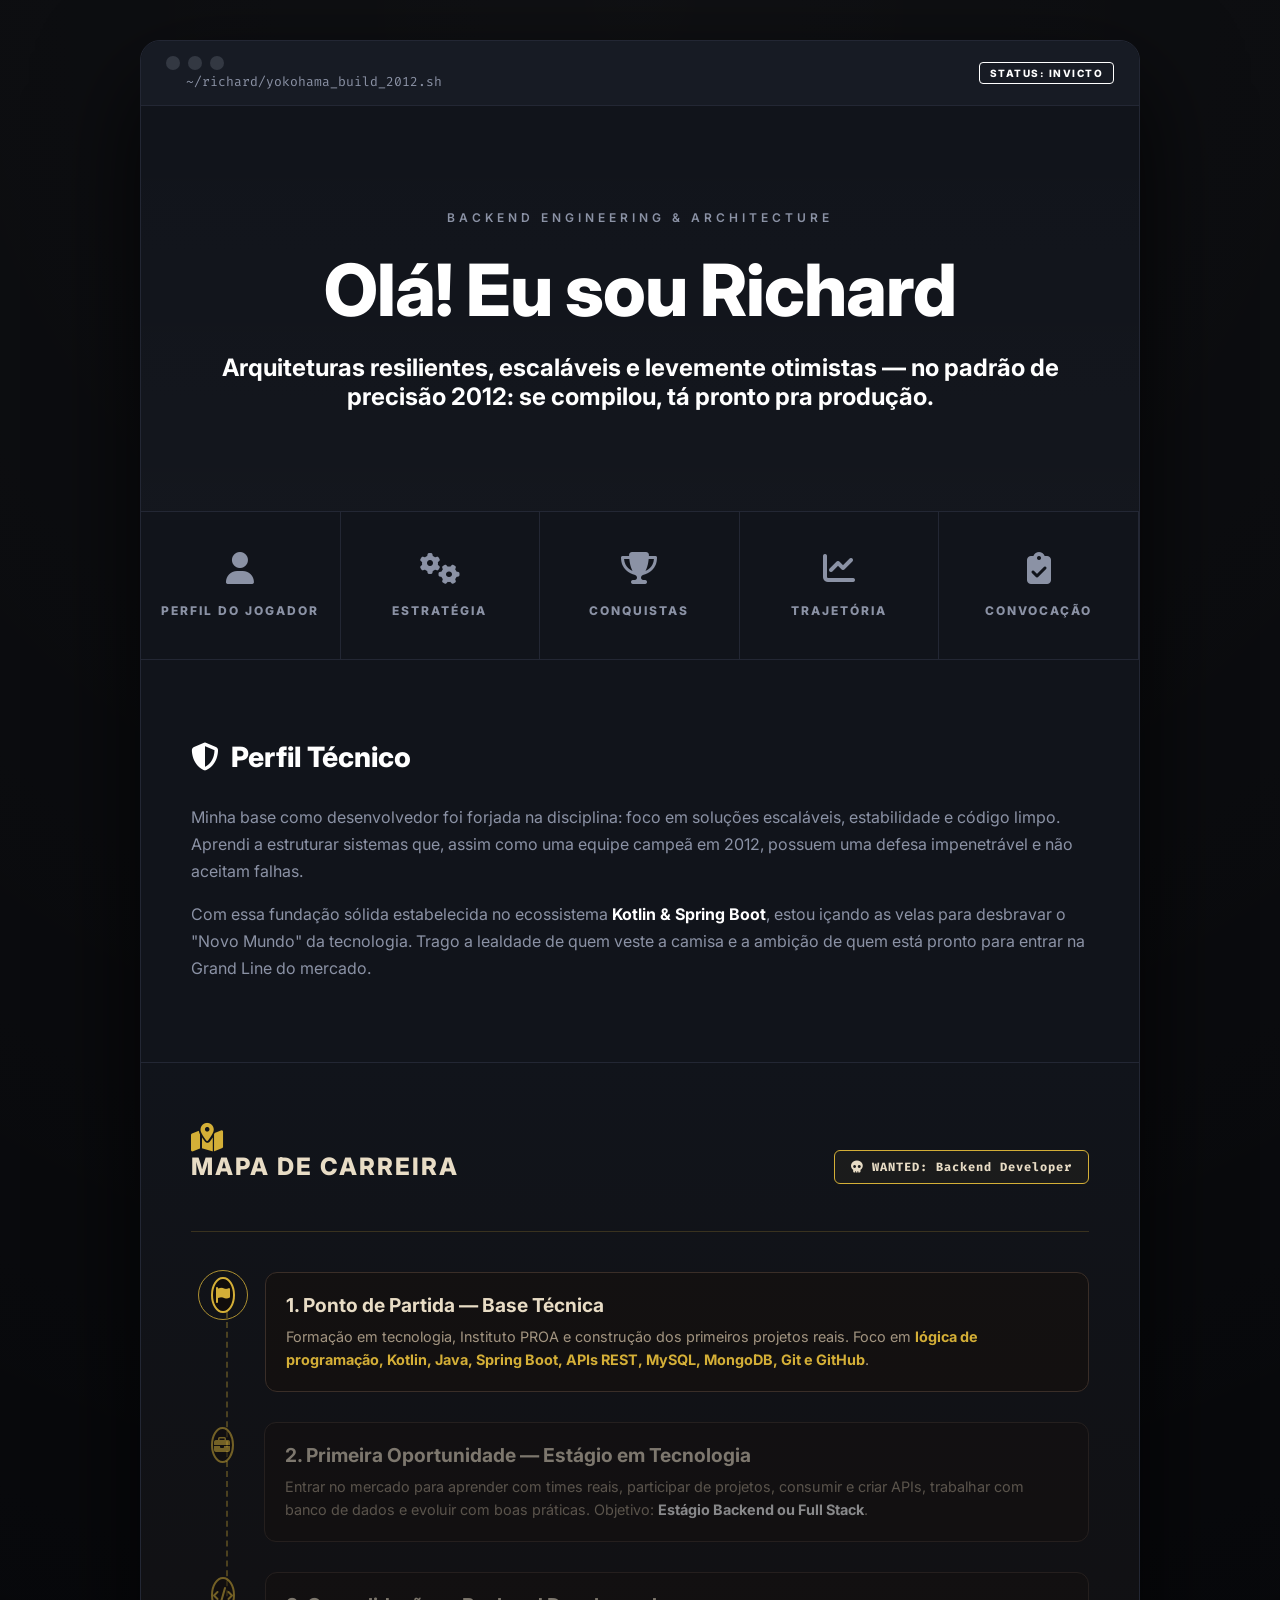
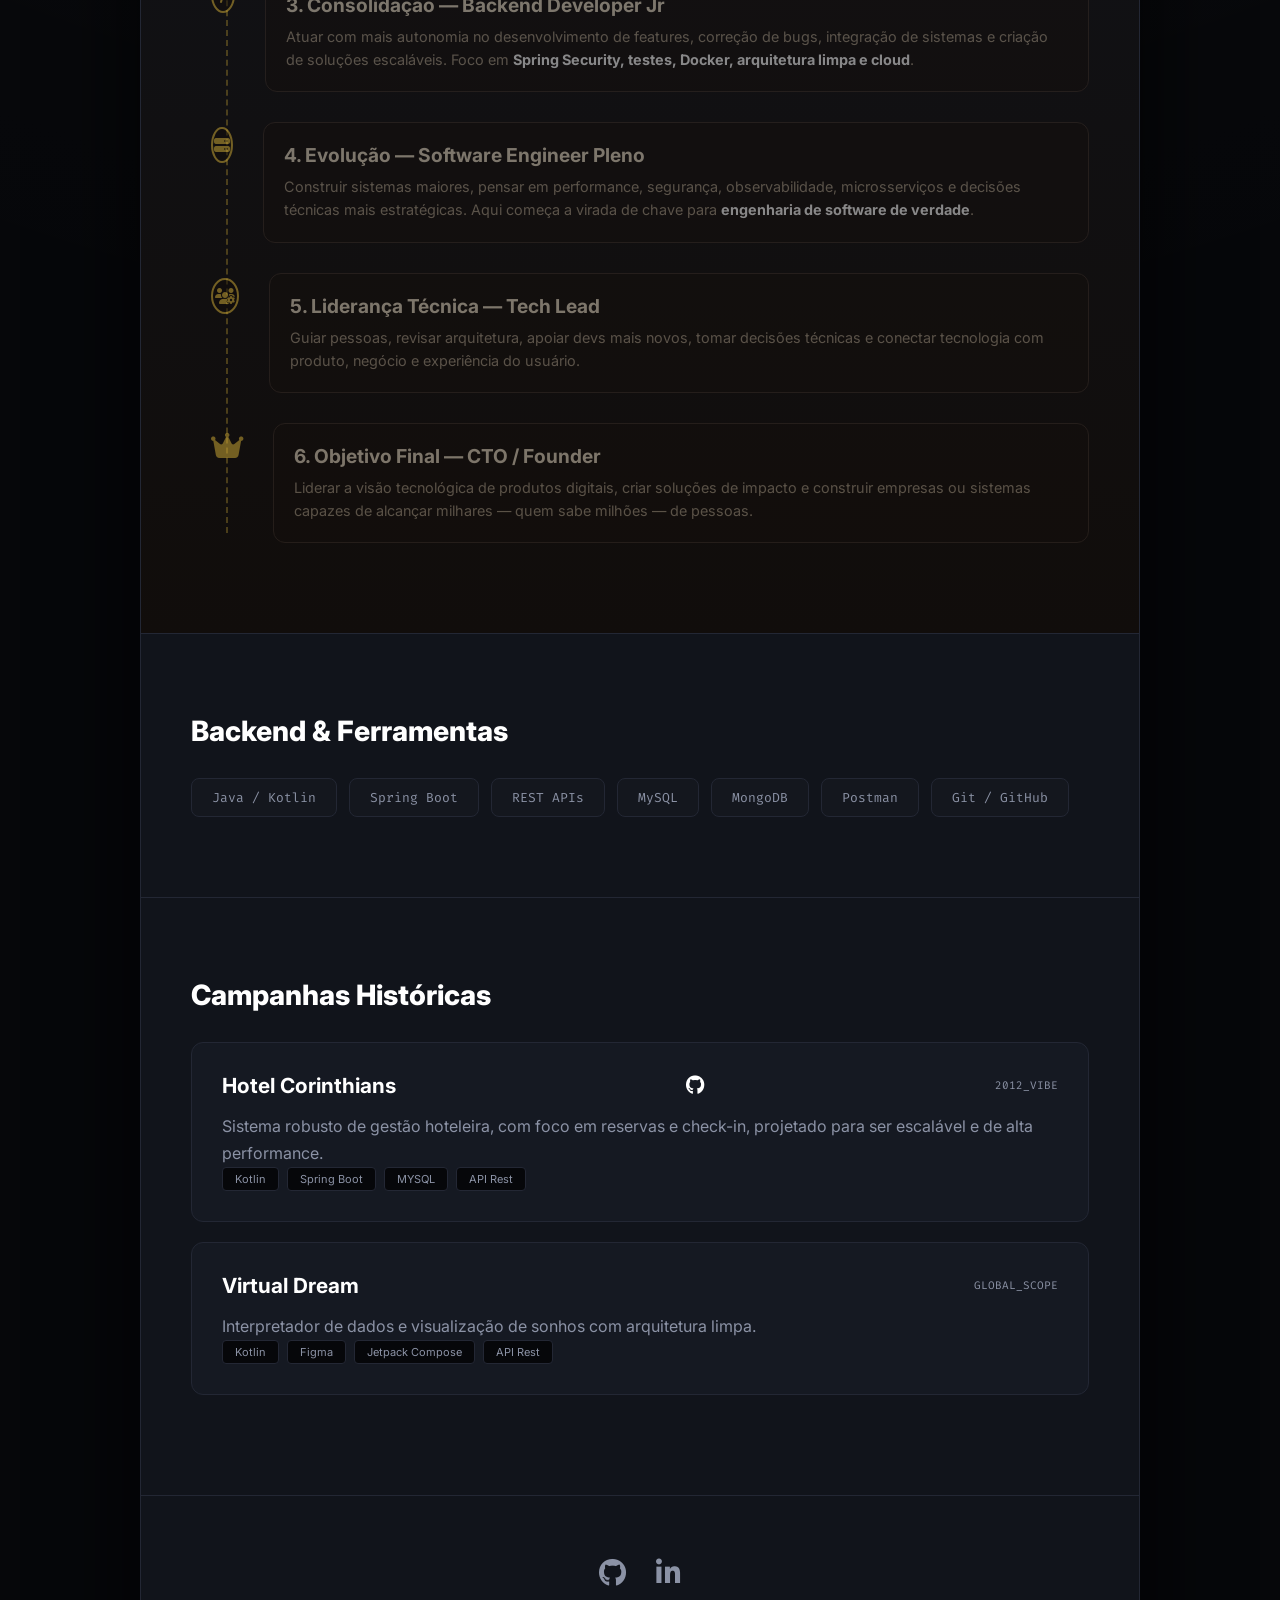
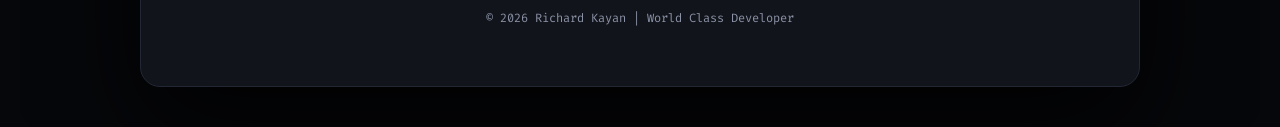
==== commit 1a91d374: "Arrumando o Mapa de carreira" ====
--- a/Index.html
+++ b/Index.html
@@ -31,7 +31,7 @@
       </section>
 
       <nav class="menu">
-        <a href="assets/curriculo.pdf" class="menu-card" target="_blank">
+        <a href="perfil.html" class="menu-card" target="_blank">
           <i class="fa-solid fa-user"></i>
           <span>Perfil do Jogador</span>
         </a>
@@ -47,7 +47,7 @@
           <i class="fa-solid fa-chart-line"></i>
           <span>Trajetória</span>
         </a>
-        <a href="https://wa.me/5511999999999" class="menu-card" target="_blank">
+        <a href="https://www.linkedin.com/in/richard-kayan" class="menu-card" target="_blank">
           <i class="fa-solid fa-clipboard-check"></i>
           <span>Convocação</span>
         </a>
@@ -68,48 +68,112 @@
       </section>
 
       <section class="grid-item card-op-roadmap content-section" style="border-bottom: 1px solid #232734;">
-        <div class="op-header">
-          <div class="op-title">
-            <i class="fa-solid fa-compass"></i>
-            <h3>Rota da Grand Line</h3>
-          </div>
-          <div class="op-bounty-badge">
-            <i class="fa-solid fa-skull"></i> WANTED: Junior Backend Developer
-          </div>
-        </div>
-
-        <div class="op-map-area">
-          <div class="op-dashed-path"></div>
-
-          <div class="op-island active">
-            <div class="island-marker">
-              <div class="pulse-gold"></div>
-              <i class="fa-solid fa-ship"></i>
-            </div>
-            <div class="island-info">
-              <h4>1. Zarpando (A Base)</h4>
-              <p>O início da jornada. Trazendo no convés os fundamentos do <strong>Instituto PROA e Sistemas de Informação</strong>. Armado com lógica afiada, Kotlin e APIs. O objetivo atual: encontrar a primeira tripulação <strong>(Junior)</strong> para mostrar valor na prática.</p>
-            </div>
-          </div>
-
-          <div class="op-island">
-            <div class="island-marker empty"><i class="fa-solid fa-anchor"></i></div>
-            <div class="island-info">
-              <h4>2. O Novo Mundo (Tech Lead)</h4>
-              <p>Enfrentar os mares turbulentos da <strong>Arquitetura Cloud (AWS)</strong> e sistemas complexos. Assumir o leme e guiar equipes utilizando a sabedoria estratégica da Gestão em TI.</p>
-            </div>
-          </div>
-
-          <div class="op-island final">
-      <div class="island-marker treasure"><i class="fa-solid fa-crown"></i></div>
-      <div class="island-info">
-        <h4>3. Laugh Tale (CTO / CEO)</h4>
-        <p>O tesouro supremo. Direção executiva de tecnologia, definindo a rota e o futuro de um império tecnológico. O ápice da jornada de um verdadeiro líder.</p>
-      </div>
-    </div>
-
-        </div>
-      </section>
+  <div class="op-header">
+    <div class="op-title">
+      <i class="fa-solid fa-map-location-dot"></i>
+      <h3>Mapa de Carreira</h3>
+    </div>
+
+    <div class="op-bounty-badge">
+      <i class="fa-solid fa-skull"></i>
+      WANTED: Backend Developer
+    </div>
+  </div>
+
+  <div class="op-map-area">
+    <div class="op-dashed-path"></div>
+
+    <div class="op-island active">
+      <div class="island-marker">
+        <div class="pulse-gold"></div>
+        <i class="fa-solid fa-flag"></i>
+      </div>
+
+      <div class="island-info">
+        <h4>1. Ponto de Partida — Base Técnica</h4>
+        <p>
+          Formação em tecnologia, Instituto PROA e construção dos primeiros projetos reais.
+          Foco em <strong>lógica de programação, Kotlin, Java, Spring Boot, APIs REST,
+          MySQL, MongoDB, Git e GitHub</strong>.
+        </p>
+      </div>
+    </div>
+
+    <div class="op-island">
+      <div class="island-marker empty">
+        <i class="fa-solid fa-briefcase"></i>
+      </div>
+
+      <div class="island-info">
+        <h4>2. Primeira Oportunidade — Estágio em Tecnologia</h4>
+        <p>
+          Entrar no mercado para aprender com times reais, participar de projetos,
+          consumir e criar APIs, trabalhar com banco de dados e evoluir com boas práticas.
+          Objetivo: <strong>Estágio Backend ou Full Stack</strong>.
+        </p>
+      </div>
+    </div>
+
+    <div class="op-island">
+      <div class="island-marker empty">
+        <i class="fa-solid fa-code"></i>
+      </div>
+
+      <div class="island-info">
+        <h4>3. Consolidação — Backend Developer Jr</h4>
+        <p>
+          Atuar com mais autonomia no desenvolvimento de features, correção de bugs,
+          integração de sistemas e criação de soluções escaláveis.
+          Foco em <strong>Spring Security, testes, Docker, arquitetura limpa e cloud</strong>.
+        </p>
+      </div>
+    </div>
+
+    <div class="op-island">
+      <div class="island-marker empty">
+        <i class="fa-solid fa-server"></i>
+      </div>
+
+      <div class="island-info">
+        <h4>4. Evolução — Software Engineer Pleno</h4>
+        <p>
+          Construir sistemas maiores, pensar em performance, segurança, observabilidade,
+          microsserviços e decisões técnicas mais estratégicas.
+          Aqui começa a virada de chave para <strong>engenharia de software de verdade</strong>.
+        </p>
+      </div>
+    </div>
+
+    <div class="op-island">
+      <div class="island-marker empty">
+        <i class="fa-solid fa-users-gear"></i>
+      </div>
+
+      <div class="island-info">
+        <h4>5. Liderança Técnica — Tech Lead</h4>
+        <p>
+          Guiar pessoas, revisar arquitetura, apoiar devs mais novos, tomar decisões técnicas
+          e conectar tecnologia com produto, negócio e experiência do usuário.
+        </p>
+      </div>
+    </div>
+
+    <div class="op-island final">
+      <div class="island-marker treasure">
+        <i class="fa-solid fa-crown"></i>
+      </div>
+
+      <div class="island-info">
+        <h4>6. Objetivo Final — CTO / Founder</h4>
+        <p>
+          Liderar a visão tecnológica de produtos digitais, criar soluções de impacto
+          e construir empresas ou sistemas capazes de alcançar milhares — quem sabe milhões —
+          de pessoas.
+        </p>
+      </div>
+    </div>
+  </div>
+</section>
 
       <section id="skills" class="content-section">
         <h3>Backend & Ferramentas</h3>
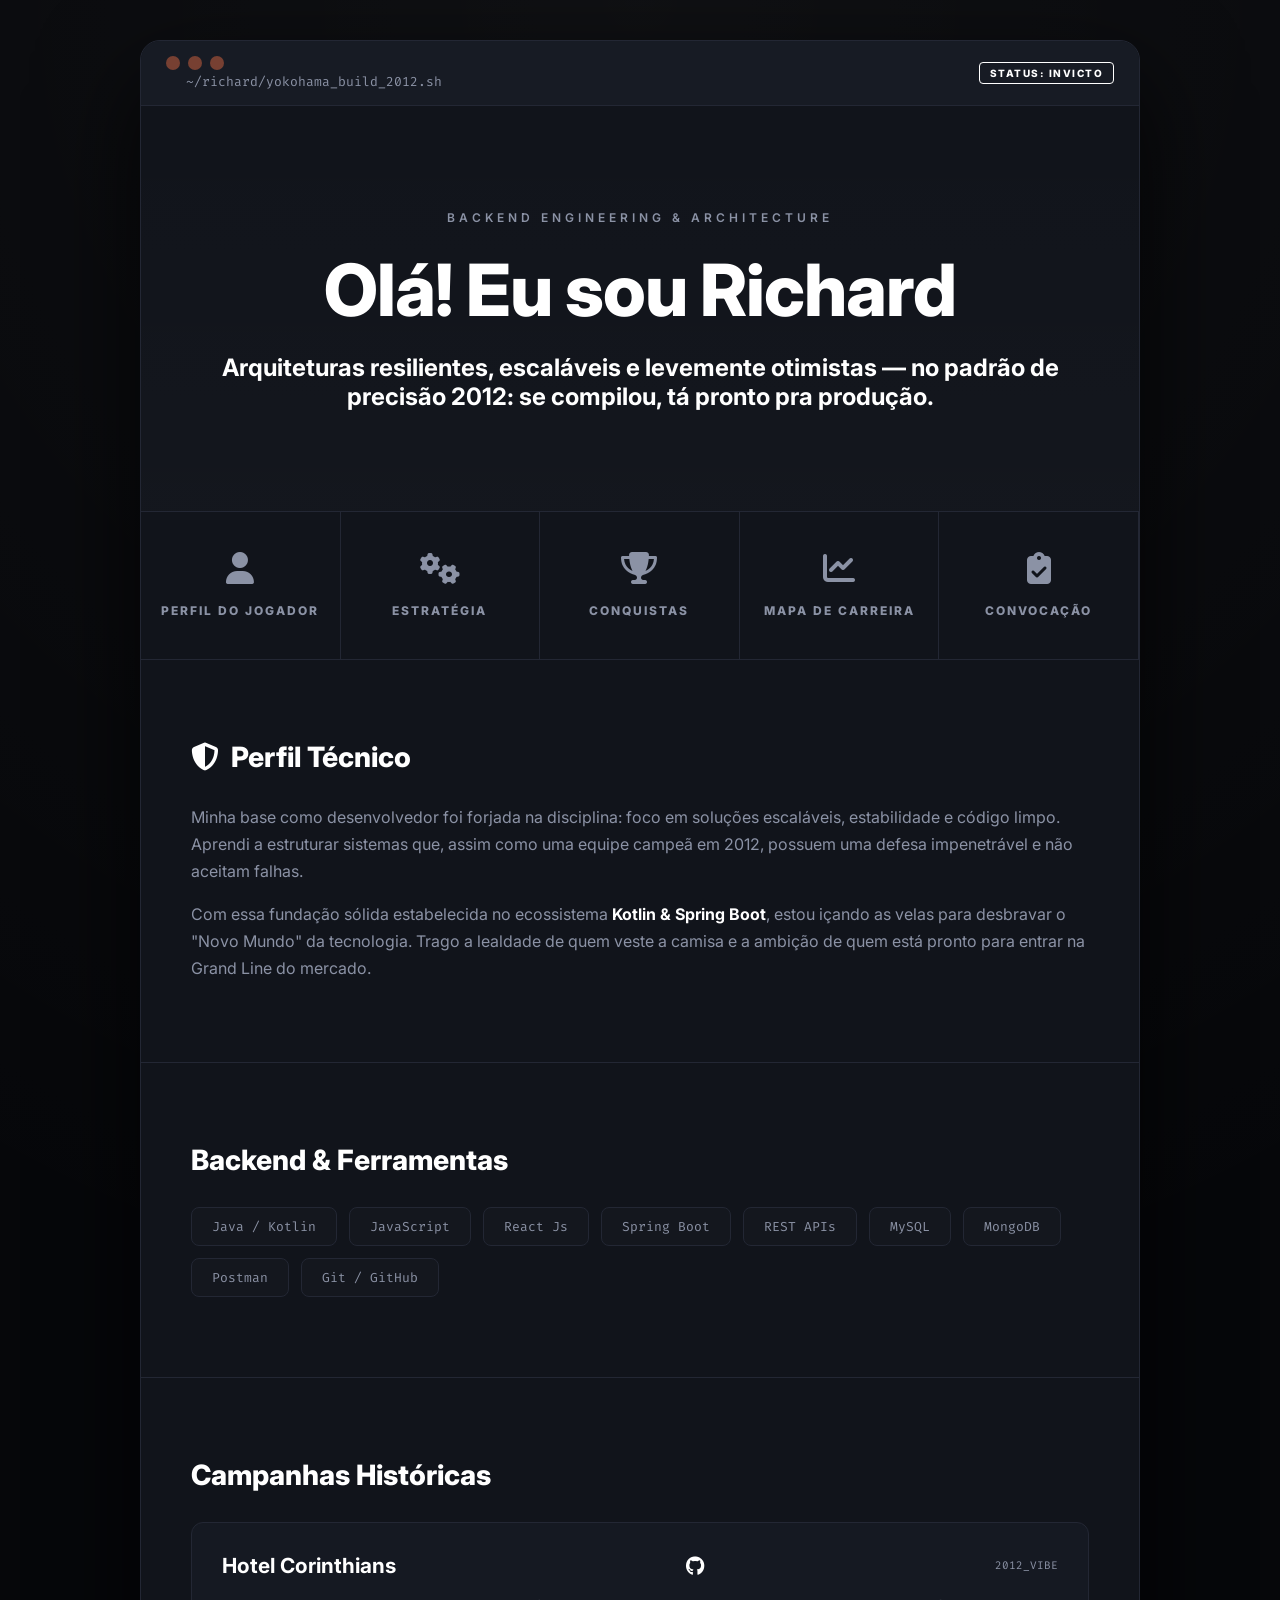
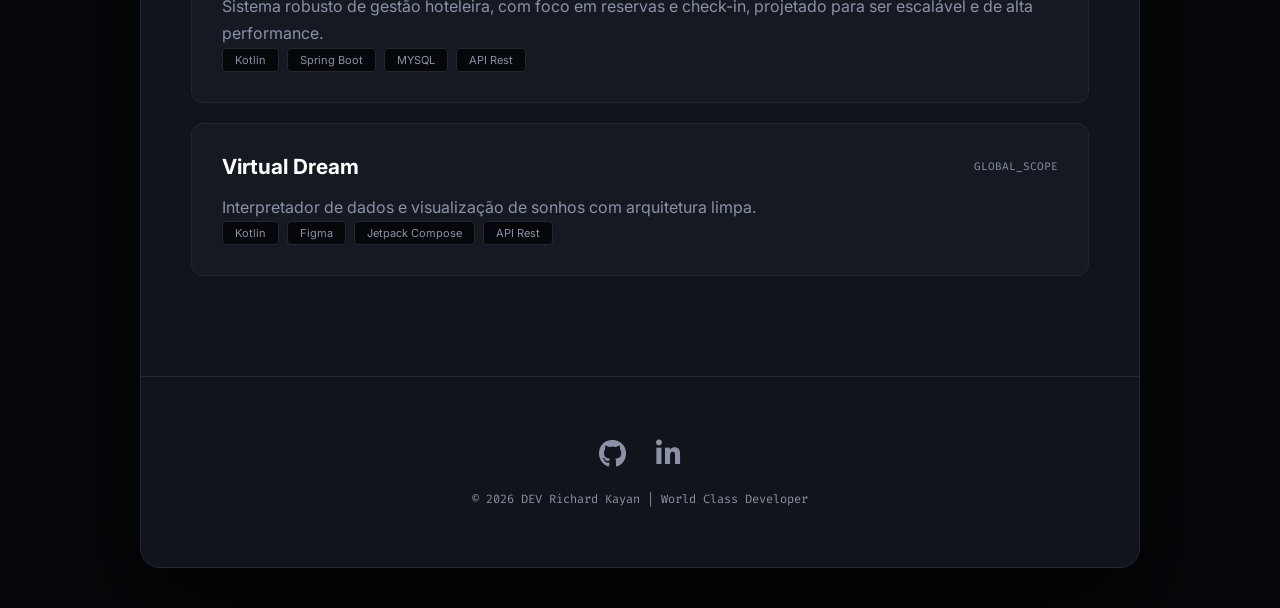
==== commit 2210ba66: "Novas atualizações" ====
--- a/Index.html
+++ b/Index.html
@@ -4,6 +4,7 @@
   <meta charset="UTF-8" />
   <meta name="viewport" content="width=device-width, initial-scale=1.0"/>
   <title>Richard Kayan | Invicto.dev</title>
+  <link rel="stylesheet" href="IMG/badge.png" />
   <link rel="stylesheet" href="https://cdnjs.cloudflare.com/ajax/libs/font-awesome/6.5.2/css/all.min.css" />
   <link rel="stylesheet" href="style.css" />
 </head>
@@ -43,9 +44,9 @@
           <i class="fa-solid fa-trophy"></i>
           <span>Conquistas</span>
         </a>
-        <a href="#experience" class="menu-card">
+        <a href="MapaDeCarreira.html" class="menu-card" target="_blank">
           <i class="fa-solid fa-chart-line"></i>
-          <span>Trajetória</span>
+          <span>Mapa De Carreira</span>
         </a>
         <a href="https://www.linkedin.com/in/richard-kayan" class="menu-card" target="_blank">
           <i class="fa-solid fa-clipboard-check"></i>
@@ -67,124 +68,20 @@
         </p>
       </section>
 
-      <section class="grid-item card-op-roadmap content-section" style="border-bottom: 1px solid #232734;">
-  <div class="op-header">
-    <div class="op-title">
-      <i class="fa-solid fa-map-location-dot"></i>
-      <h3>Mapa de Carreira</h3>
-    </div>
-
-    <div class="op-bounty-badge">
-      <i class="fa-solid fa-skull"></i>
-      WANTED: Backend Developer
-    </div>
-  </div>
-
-  <div class="op-map-area">
-    <div class="op-dashed-path"></div>
-
-    <div class="op-island active">
-      <div class="island-marker">
-        <div class="pulse-gold"></div>
-        <i class="fa-solid fa-flag"></i>
-      </div>
-
-      <div class="island-info">
-        <h4>1. Ponto de Partida — Base Técnica</h4>
-        <p>
-          Formação em tecnologia, Instituto PROA e construção dos primeiros projetos reais.
-          Foco em <strong>lógica de programação, Kotlin, Java, Spring Boot, APIs REST,
-          MySQL, MongoDB, Git e GitHub</strong>.
-        </p>
-      </div>
-    </div>
-
-    <div class="op-island">
-      <div class="island-marker empty">
-        <i class="fa-solid fa-briefcase"></i>
-      </div>
-
-      <div class="island-info">
-        <h4>2. Primeira Oportunidade — Estágio em Tecnologia</h4>
-        <p>
-          Entrar no mercado para aprender com times reais, participar de projetos,
-          consumir e criar APIs, trabalhar com banco de dados e evoluir com boas práticas.
-          Objetivo: <strong>Estágio Backend ou Full Stack</strong>.
-        </p>
-      </div>
-    </div>
-
-    <div class="op-island">
-      <div class="island-marker empty">
-        <i class="fa-solid fa-code"></i>
-      </div>
-
-      <div class="island-info">
-        <h4>3. Consolidação — Backend Developer Jr</h4>
-        <p>
-          Atuar com mais autonomia no desenvolvimento de features, correção de bugs,
-          integração de sistemas e criação de soluções escaláveis.
-          Foco em <strong>Spring Security, testes, Docker, arquitetura limpa e cloud</strong>.
-        </p>
-      </div>
-    </div>
-
-    <div class="op-island">
-      <div class="island-marker empty">
-        <i class="fa-solid fa-server"></i>
-      </div>
-
-      <div class="island-info">
-        <h4>4. Evolução — Software Engineer Pleno</h4>
-        <p>
-          Construir sistemas maiores, pensar em performance, segurança, observabilidade,
-          microsserviços e decisões técnicas mais estratégicas.
-          Aqui começa a virada de chave para <strong>engenharia de software de verdade</strong>.
-        </p>
-      </div>
-    </div>
-
-    <div class="op-island">
-      <div class="island-marker empty">
-        <i class="fa-solid fa-users-gear"></i>
-      </div>
-
-      <div class="island-info">
-        <h4>5. Liderança Técnica — Tech Lead</h4>
-        <p>
-          Guiar pessoas, revisar arquitetura, apoiar devs mais novos, tomar decisões técnicas
-          e conectar tecnologia com produto, negócio e experiência do usuário.
-        </p>
-      </div>
-    </div>
-
-    <div class="op-island final">
-      <div class="island-marker treasure">
-        <i class="fa-solid fa-crown"></i>
-      </div>
-
-      <div class="island-info">
-        <h4>6. Objetivo Final — CTO / Founder</h4>
-        <p>
-          Liderar a visão tecnológica de produtos digitais, criar soluções de impacto
-          e construir empresas ou sistemas capazes de alcançar milhares — quem sabe milhões —
-          de pessoas.
-        </p>
-      </div>
-    </div>
-  </div>
-</section>
 
       <section id="skills" class="content-section">
         <h3>Backend & Ferramentas</h3>
         <div class="skills-grid">
           <div class="skill">Java / Kotlin</div>
+          <div class="skill">JavaScript</div>
+          <div class="skill">React Js</div>
           <div class="skill">Spring Boot</div>
           <div class="skill">REST APIs</div>
           <div class="skill">MySQL</div>
           <div class="skill">MongoDB</div>
           <div class="skill">Postman</div>
           <div class="skill">Git / GitHub</div>
+
         </div>
       </section>
 
@@ -226,7 +123,7 @@
             <i class="fa-brands fa-linkedin-in"></i>
           </a>
         </div>
-        <p>© 2026 Richard Kayan | World Class Developer</p>
+        <p>© 2026 DEV Richard Kayan | World Class Developer</p>
       </footer>
     </section>
   </main>
--- a/style.css
+++ b/style.css
@@ -77,7 +77,7 @@
 .dot { 
   width: 14px; height: 14px; border-radius: 50%; 
   border: 1px solid transparent; 
-  background: #333842;
+  background: #774032;
   transition: var(--transition-fast); 
 }
 .controls:hover .close { background: #ff5f56; box-shadow: 0 0 10px #ff5f56; }
